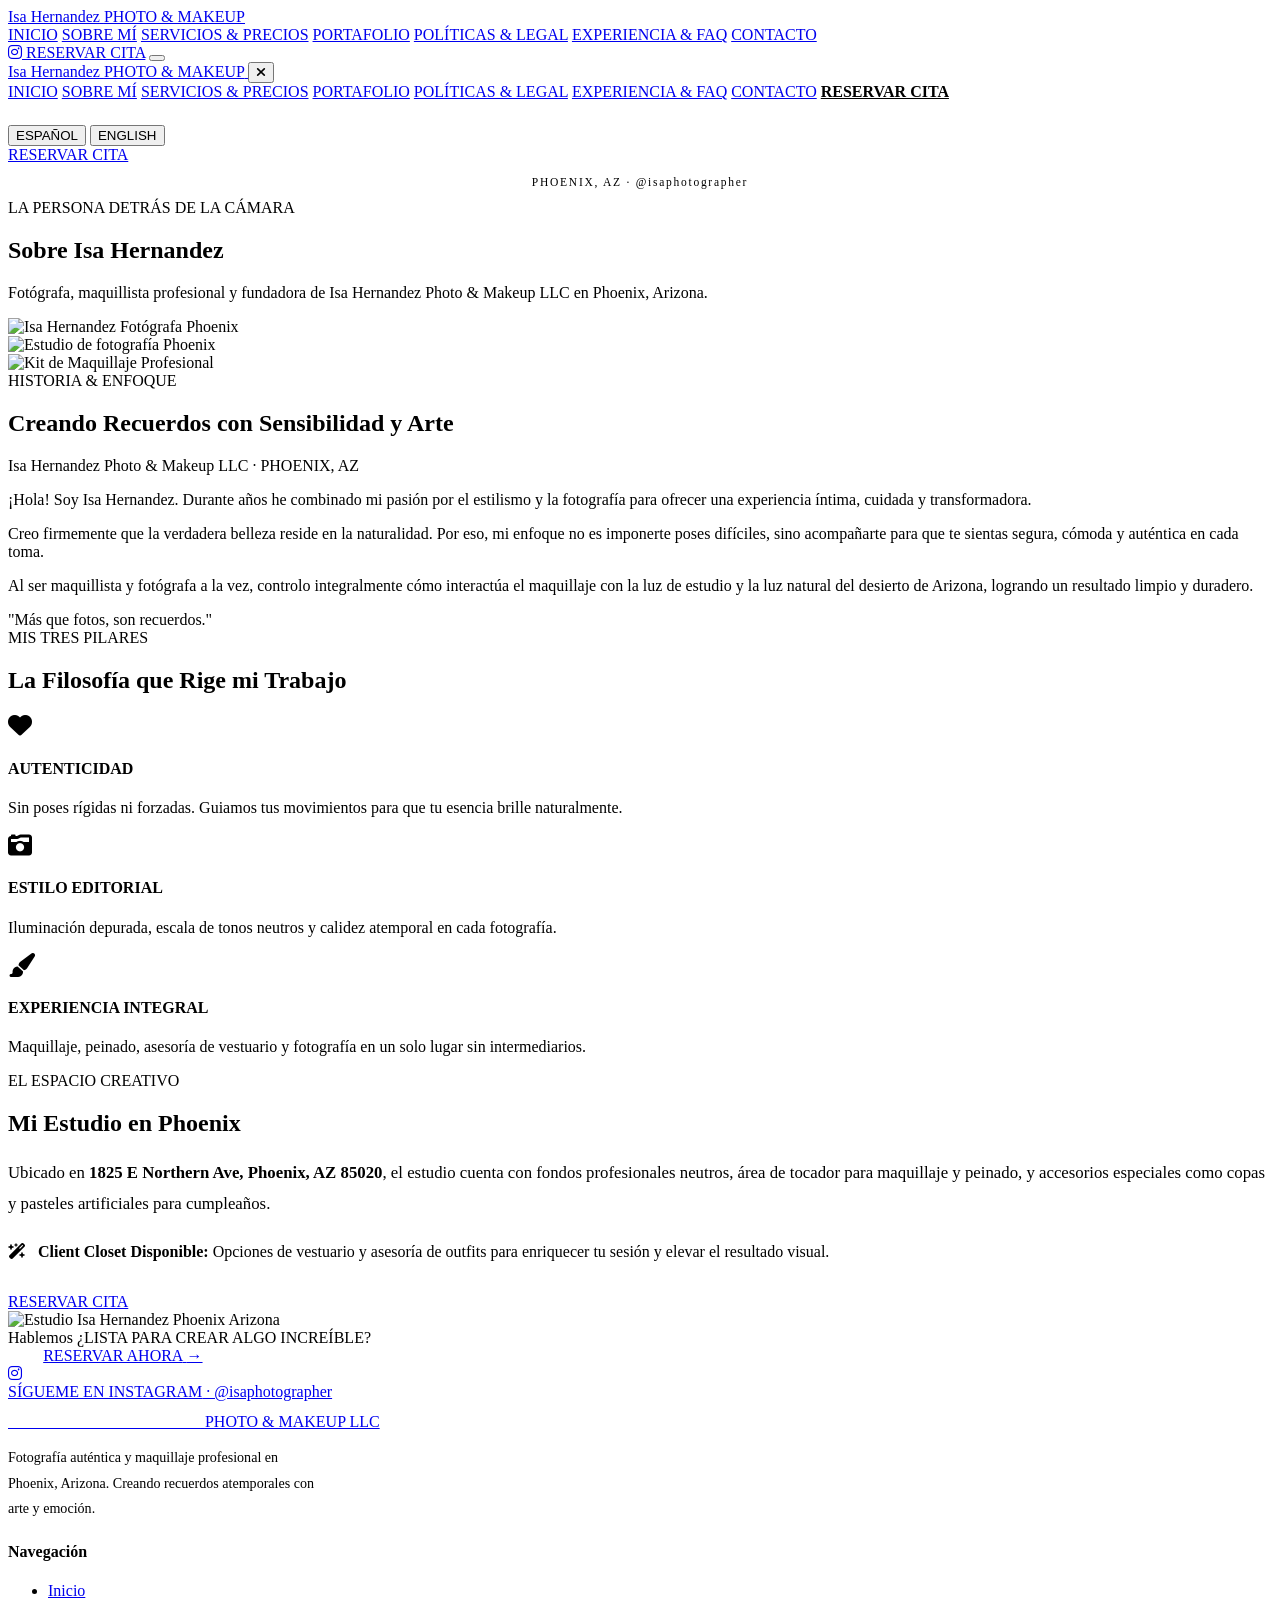
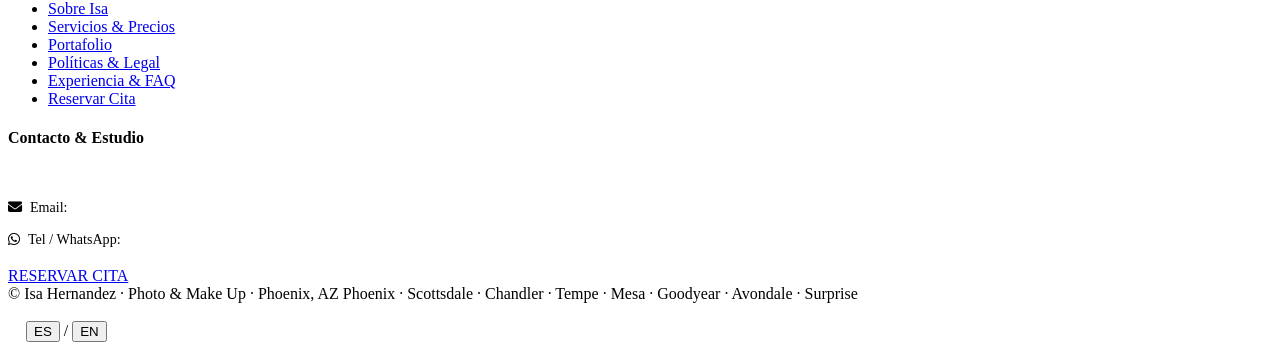
==== about.html @ 02987552 "Add files via upload" ====
<!DOCTYPE html>
<html lang="es">
<head>
  <meta charset="UTF-8">
  <meta name="viewport" content="width=device-width, initial-scale=1.0">
  <title>Sobre Isa | Isa Hernandez Photo & Makeup LLC · Phoenix, AZ</title>
  <meta name="description" content="Conoce a Isabela Hernandez, fotógrafa y maquillista profesional en Phoenix, Arizona. Conoce su historia, estudio y visión artística.">
    <link rel="preconnect" href="https://fonts.googleapis.com">
  <link rel="preconnect" href="https://fonts.gstatic.com" crossorigin>
  <link href="https://fonts.googleapis.com/css2?family=Alex+Brush&family=Cormorant+Garamond:ital,wght@0,300;0,400;0,500;0,600;1,300;1,400&family=Inter:wght@300;400;500;600&family=Montserrat:wght@300;400;500;600;700&family=Playfair+Display:ital,wght@0,400;0,500;0,600;1,400&display=swap" rel="stylesheet">
  <link rel="stylesheet" href="https://cdnjs.cloudflare.com/ajax/libs/font-awesome/6.5.1/css/all.min.css">
  <link rel="stylesheet" href="css/style.css">
  <link rel="stylesheet" href="css/components.css">
  <link rel="stylesheet" href="css/pages.css">
</head>
<body>

  <!-- Site Header (Official Logo) -->
  <header class="site-header header-light">
    <div class="container">
      <div class="nav-inner">
        <a href="index.html" class="brand-logo" aria-label="Isa Hernandez Photo & Makeup LLC">
          <span class="brand-name">Isa Hernandez</span>
          <span class="brand-sub">PHOTO &amp; MAKEUP</span>
        </a>

        <nav class="desktop-nav">
          <a href="index.html" class="nav-link" data-i18n="nav_home">INICIO</a>
          <a href="about.html" class="nav-link active" data-i18n="nav_about">SOBRE MÍ</a>
          <a href="services.html" class="nav-link" data-i18n="nav_services">SERVICIOS & PRECIOS</a>
          <a href="portfolio.html" class="nav-link" data-i18n="nav_portfolio">PORTAFOLIO</a>
          <a href="policies.html" class="nav-link" data-i18n="nav_policies">POLÍTICAS & LEGAL</a>
          <a href="faq.html" class="nav-link" data-i18n="nav_faq">EXPERIENCIA & FAQ</a>
          <a href="contact.html" class="nav-link" data-i18n="nav_contact">CONTACTO</a>
        
        </nav>

        <div class="nav-actions">

          
          <a href="https://instagram.com/isaphotographer" target="_blank" rel="noopener" class="nav-social-icon" aria-label="Instagram">
            <i class="fa-brands fa-instagram"></i>
          </a>

          <a href="booking.html" class="btn btn-primary header-book-btn" data-i18n="btn_book_header">RESERVAR CITA</a>

          <button class="mobile-toggle" aria-label="Menu">
            <span></span>
            <span></span>
            <span></span>
          </button>
        </div>
      </div>
    </div>
  </header>

  <!-- Mobile Drawer -->
  <div class="mobile-drawer-overlay"></div>
  <aside class="mobile-drawer">
    <div class="mobile-drawer-header">
      <a href="index.html" class="brand-logo" aria-label="Isa Hernandez Photo & Makeup LLC">
          <span class="brand-name">Isa Hernandez</span>
          <span class="brand-sub">PHOTO &amp; MAKEUP</span>
        </a>
      <button class="mobile-drawer-close" aria-label="Cerrar menú">
        <i class="fa-solid fa-xmark"></i>
      </button>
    </div>
    <div class="mobile-nav-list">
      <a href="index.html" class="mobile-nav-link" data-i18n="nav_home">INICIO</a>
      <a href="about.html" class="mobile-nav-link active" data-i18n="nav_about">SOBRE MÍ</a>
      <a href="services.html" class="mobile-nav-link" data-i18n="nav_services">SERVICIOS & PRECIOS</a>
      <a href="portfolio.html" class="mobile-nav-link" data-i18n="nav_portfolio">PORTAFOLIO</a>
      <a href="policies.html" class="mobile-nav-link" data-i18n="nav_policies">POLÍTICAS & LEGAL</a>
      <a href="faq.html" class="mobile-nav-link" data-i18n="nav_faq">EXPERIENCIA & FAQ</a>
      <a href="contact.html" class="mobile-nav-link" data-i18n="nav_contact">CONTACTO</a>
      <a href="booking.html" class="mobile-nav-link" style="color: var(--text-dark); font-weight: 700;" data-i18n="nav_booking">RESERVAR CITA</a>
    </div>
    <div style="border-top: 1px solid var(--border-light); padding-top: 1.5rem; margin-top: auto;">
      <div class="mobile-drawer-lang">
        <button class="lang-btn active" data-lang="es">ESPAÑOL</button>
        <button class="lang-btn" data-lang="en">ENGLISH</button>
      </div>
      <a href="booking.html" class="btn btn-primary btn-block" style="margin-bottom: 0.8rem;" data-i18n="btn_book_header">RESERVAR CITA</a>
      <p style="font-size: 0.72rem; color: var(--text-muted); text-align: center; letter-spacing: 0.15em;">PHOENIX, AZ · @isaphotographer</p>
    </div>
  </aside>

  <!-- Page Hero -->
  <section class="page-hero">
    <div class="container reveal">
      <span class="section-kicker" data-i18n="about_page_kicker">LA PERSONA DETRÁS DE LA CÁMARA</span>
      <h1 data-i18n="about_page_title">Sobre Isa Hernandez</h1>
      <p data-i18n="about_page_desc">Fotógrafa, maquillista profesional y fundadora de Isa Hernandez Photo & Makeup LLC en Phoenix, Arizona.</p>
    </div>
  </section>

  <!-- Bio Story & Studio -->
  <section class="section-pad bg-white">
    <div class="container">
      <div class="intro-grid">
        <div class="polaroid-collage reveal-left">
          <div class="polaroid-main">
            <img src="images/aboutme-1.jpg" alt="Isa Hernandez Fotógrafa Phoenix">
          </div>
          <div class="polaroid-secondary">
            <img src="images/aboutme-2.jpg" alt="Estudio de fotografía Phoenix">
          </div>
          <div class="polaroid-tertiary">
            <img src="images/aboutme-3.jpg" alt="Kit de Maquillaje Profesional">
          </div>
        </div>

        <div class="intro-bio-content reveal-right">
          <span class="section-kicker" data-i18n="about_story_kicker">HISTORIA & ENFOQUE</span>
          <h2 class="intro-author-name" data-i18n="about_story_title">Creando Recuerdos con Sensibilidad y Arte</h2>
          <span class="intro-author-sub">Isa Hernandez Photo & Makeup LLC · PHOENIX, AZ</span>
          <p class="intro-bio-text" data-i18n="about_story_p1">
            ¡Hola! Soy Isa Hernandez. Durante años he combinado mi pasión por el estilismo y la fotografía para ofrecer una experiencia íntima, cuidada y transformadora.
          </p>
          <p class="intro-bio-text" data-i18n="about_story_p2">
            Creo firmemente que la verdadera belleza reside en la naturalidad. Por eso, mi enfoque no es imponerte poses difíciles, sino acompañarte para que te sientas segura, cómoda y auténtica en cada toma.
          </p>
          <p class="intro-bio-text" data-i18n="about_story_p3">
            Al ser maquillista y fotógrafa a la vez, controlo integralmente cómo interactúa el maquillaje con la luz de estudio y la luz natural del desierto de Arizona, logrando un resultado limpio y duradero.
          </p>
          <div>
            <span class="script-signature">"Más que fotos, son recuerdos."</span>
          </div>
        </div>
      </div>
    </div>
  </section>

  <!-- 3 Pillars of Experience -->
  <section class="section-pad bg-sand-tint">
    <div class="container">
      <div class="section-header reveal">
        <span class="section-kicker" data-i18n="about_values_kicker">MIS TRES PILARES</span>
        <h2 class="section-title" data-i18n="about_values_title">La Filosofía que Rige mi Trabajo</h2>
      </div>

      <div class="experience-timeline" style="grid-template-columns: repeat(3, 1fr);">
        <div class="experience-step reveal delay-1">
          <div class="step-number"><i class="fa-solid fa-heart" style="font-size: 1.5rem;"></i></div>
          <h4 class="step-title" data-i18n="val1_title">AUTENTICIDAD</h4>
          <p class="step-desc" data-i18n="val1_desc">
            Sin poses rígidas ni forzadas. Guiamos tus movimientos para que tu esencia brille naturalmente.
          </p>
        </div>

        <div class="experience-step reveal delay-2">
          <div class="step-number"><i class="fa-solid fa-camera-retro" style="font-size: 1.5rem;"></i></div>
          <h4 class="step-title" data-i18n="val2_title">ESTILO EDITORIAL</h4>
          <p class="step-desc" data-i18n="val2_desc">
            Iluminación depurada, escala de tonos neutros y calidez atemporal en cada fotografía.
          </p>
        </div>

        <div class="experience-step reveal delay-3">
          <div class="step-number"><i class="fa-solid fa-paintbrush" style="font-size: 1.5rem;"></i></div>
          <h4 class="step-title" data-i18n="val3_title">EXPERIENCIA INTEGRAL</h4>
          <p class="step-desc" data-i18n="val3_desc">
            Maquillaje, peinado, asesoría de vestuario y fotografía en un solo lugar sin intermediarios.
          </p>
        </div>
      </div>
    </div>
  </section>

  <!-- Studio & Client Closet Details -->
  <section class="section-pad bg-white">
    <div class="container">
      <div class="photo-makeup-split">
        <div class="reveal-left">
          <span class="section-kicker">EL ESPACIO CREATIVO</span>
          <h2 class="section-title" style="text-align: left;">Mi Estudio en Phoenix</h2>
          <p style="color: var(--text-body); font-size: 1.05rem; line-height: 1.85; margin-bottom: 1.5rem;">
            Ubicado en <strong>1825 E Northern Ave, Phoenix, AZ 85020</strong>, el estudio cuenta con fondos profesionales neutros, área de tocador para maquillaje y peinado, y accesorios especiales como copas y pasteles artificiales para cumpleaños.
          </p>
          <div class="pricing-notice-box" style="margin-bottom: 2rem;">
            <i class="fa-solid fa-wand-magic-sparkles" style="color: var(--accent-terracotta); margin-right: 0.5rem;"></i>
            <strong>Client Closet Disponible:</strong> Opciones de vestuario y asesoría de outfits para enriquecer tu sesión y elevar el resultado visual.
          </div>
          <a href="booking.html" class="btn btn-primary" data-i18n="btn_book_header">RESERVAR CITA</a>
        </div>
        <div class="split-image-container reveal-right">
          <img src="images/studio-setup.jpg" alt="Estudio Isa Hernandez Phoenix Arizona">
        </div>
      </div>
    </div>
  </section>

  <!-- Footer -->
  <footer class="site-footer">
    <div class="container">
      <div class="footer-hero-cta reveal">
        <div class="footer-cta-text">
          <span class="footer-script-title" data-i18n="footer_script">Hablemos</span>
          <span class="footer-sub-prompt" data-i18n="footer_prompt">¿LISTA PARA CREAR ALGO INCREÍBLE?</span>
        </div>
        <div>
          <a href="booking.html" class="btn btn-outline-white" style="padding: 0.95rem 2.2rem;">
            <span data-i18n="btn_book_footer">RESERVAR AHORA</span>
            <span class="btn-arrow">→</span>
          </a>
        </div>
        <div class="footer-social-aside">
          <div class="footer-social-icons">
            <a href="https://instagram.com/isaphotographer" target="_blank" rel="noopener" aria-label="Instagram">
              <i class="fa-brands fa-instagram"></i>
            </a>
          </div>
          <a href="https://instagram.com/isaphotographer" target="_blank" rel="noopener" class="footer-instagram-tag">
            <span data-i18n="footer_follow">SÍGUEME EN INSTAGRAM</span> · @isaphotographer
          </a>
        </div>
      </div>

      <div class="footer-grid reveal">
        <div class="footer-col">
          <a href="index.html" class="brand-logo" style="margin-bottom: 1.2rem;" aria-label="Isa Hernandez Photo & Makeup LLC">
            <span class="brand-name" style="font-size: 2.1rem; color: #FFFFFF; line-height: 0.9;">Isa Hernandez</span>
            <span class="brand-sub" style="color: var(--accent-sand);">PHOTO &amp; MAKEUP LLC</span>
          </a>
          <p style="font-size: 0.88rem; color: var(--text-light-muted); max-width: 320px; line-height: 1.8;">
            Fotografía auténtica y maquillaje profesional en Phoenix, Arizona. Creando recuerdos atemporales con arte y emoción.
          </p>
        </div>

        <div class="footer-col">
          <h4>Navegación</h4>
          <ul class="footer-links">
            <li><a href="index.html" data-i18n="nav_home">Inicio</a></li>
            <li><a href="about.html" data-i18n="nav_about">Sobre Isa</a></li>
            <li><a href="services.html" data-i18n="nav_services">Servicios & Precios</a></li>
            <li><a href="portfolio.html" data-i18n="nav_portfolio">Portafolio</a></li>
            <li><a href="policies.html" data-i18n="nav_policies">Políticas & Legal</a></li>
            <li><a href="faq.html" data-i18n="nav_faq">Experiencia & FAQ</a></li>
            <li><a href="booking.html" data-i18n="nav_booking">Reservar Cita</a></li>
          </ul>
        </div>

        <div class="footer-col">
          <h4>Contacto & Estudio</h4>
          <p style="font-size: 0.88rem; color: var(--text-light-muted); margin-bottom: 0.6rem;">
            <a href="https://maps.google.com/?q=1825+E+Northern+Ave,+Phoenix,+AZ+85020" target="_blank" rel="noopener" style="color: #FFFFFF; text-decoration: underline;">
              <i class="fa-solid fa-location-dot" style="margin-right: 0.5rem; color: var(--accent-sand);"></i>1825 E Northern Ave, Phoenix, AZ 85020
            </a>
          </p>
          <p style="font-size: 0.88rem; color: var(--text-light-muted); margin-bottom: 0.6rem;">
            <i class="fa-solid fa-envelope" style="margin-right: 0.5rem; color: var(--accent-sand);"></i>Email: <a href="mailto:Isavision21@gmail.com" style="color: #FFFFFF;">Isavision21@gmail.com</a>
          </p>
          <p style="font-size: 0.88rem; color: var(--text-light-muted); margin-bottom: 1.2rem;">
            <i class="fa-brands fa-whatsapp" style="margin-right: 0.5rem; color: var(--accent-sand);"></i>Tel / WhatsApp: <a href="https://wa.me/16025823407" style="color: #FFFFFF;">+1 (602) 582-3407</a>
          </p>
          <a href="booking.html" class="btn btn-sm btn-primary" data-i18n="btn_book_header">RESERVAR CITA</a>
        </div>
      </div>

      <div class="footer-bottom-bar">
        <span data-i18n="footer_copyright">© Isa Hernandez · Photo & Make Up · Phoenix, AZ</span>
        <span>Phoenix · Scottsdale · Chandler · Tempe · Mesa · Goodyear · Avondale · Surprise</span>
        <div style="display: flex; gap: 1.2rem;">
          <a href="policies.html" style="color: rgba(255,255,255,0.85); text-decoration: underline;">Políticas Oficiales & Términos</a>
          <a href="policies.html#datos" style="color: rgba(255,255,255,0.85);">Privacidad</a>
        </div>
      </div>
    </div>
  </footer>

  <!-- Floating Mobile Language Selector Bubble -->
  <div class="mobile-floating-lang" aria-label="Language Selector">    <i class="fa-solid fa-globe" style="color: rgba(255,255,255,0.7); font-size: 0.75rem; margin-right: 2px;"></i>    <button class="lang-btn active" data-lang="es">ES</button>
    <span class="lang-sep">/</span>
    <button class="lang-btn" data-lang="en">EN</button>
  </div>

  <script src="js/i18n.js"></script>
  <script src="js/main.js"></script>
</body>
</html>
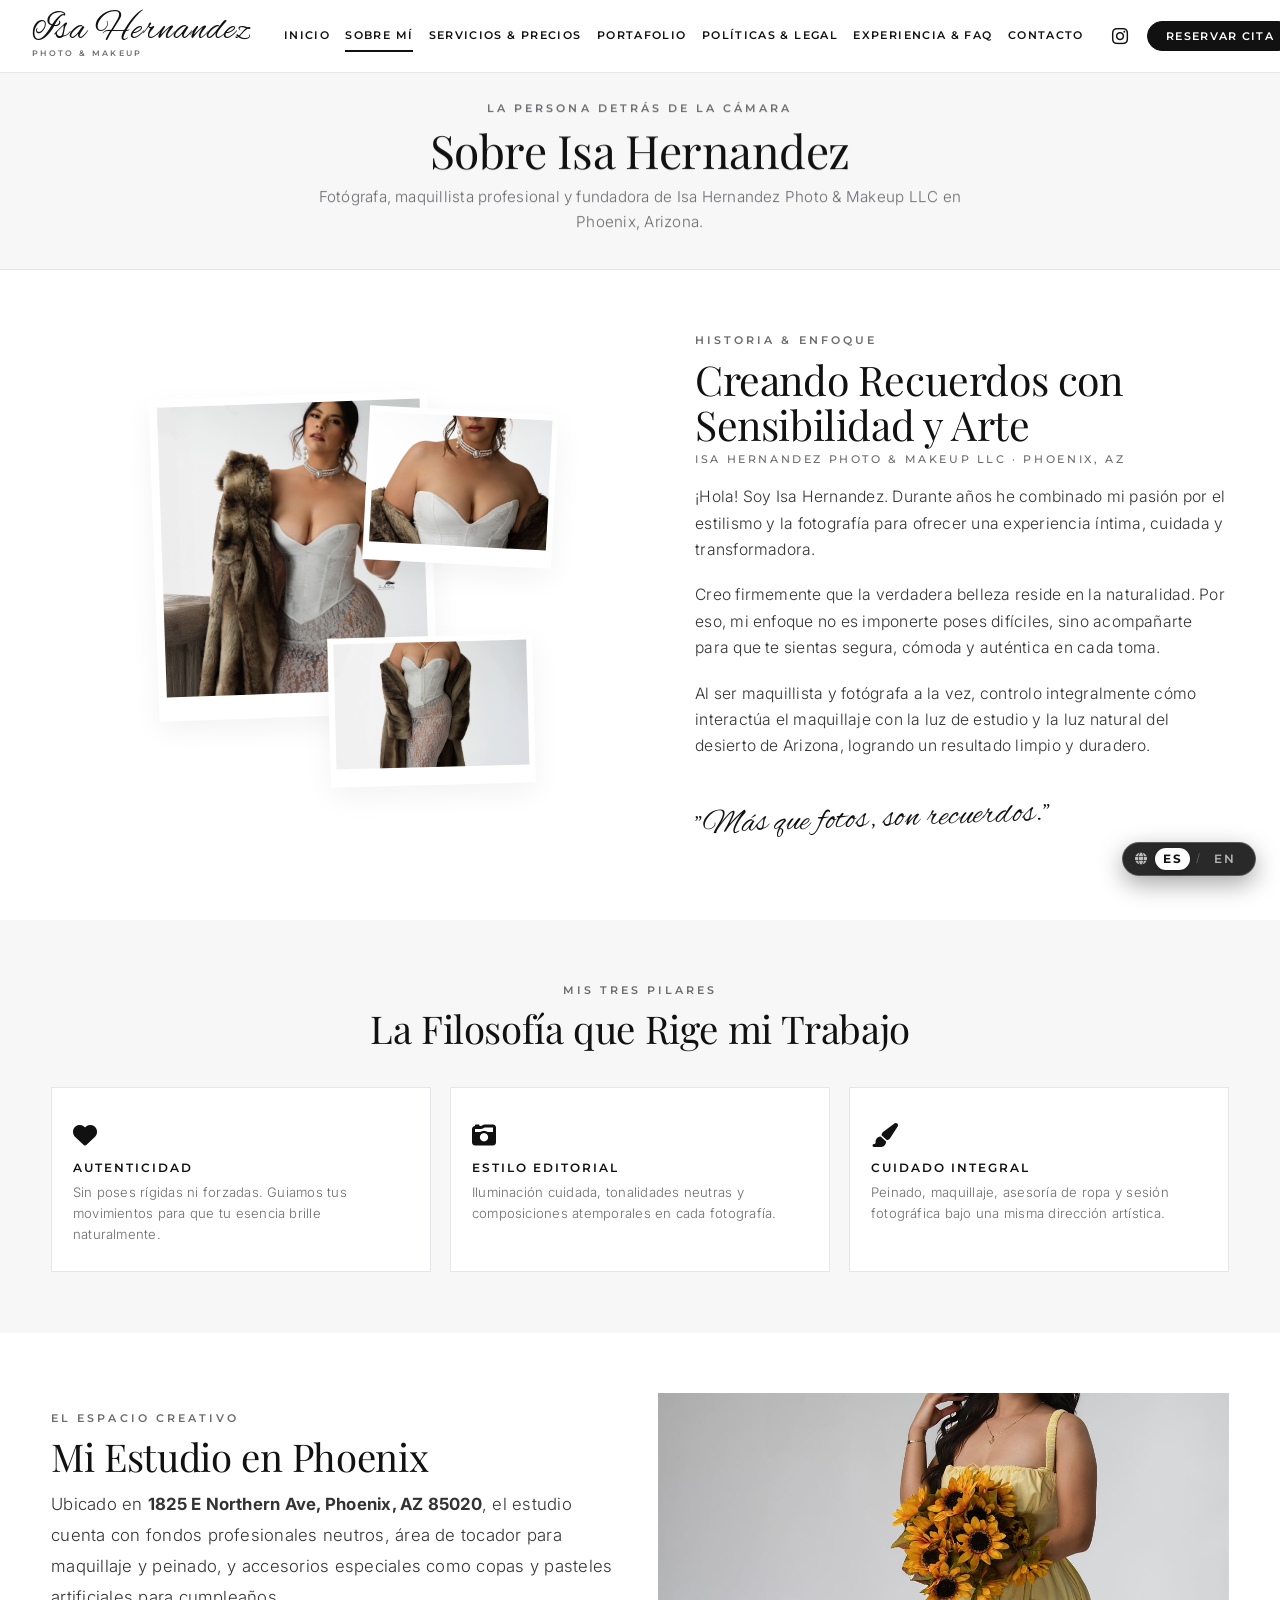
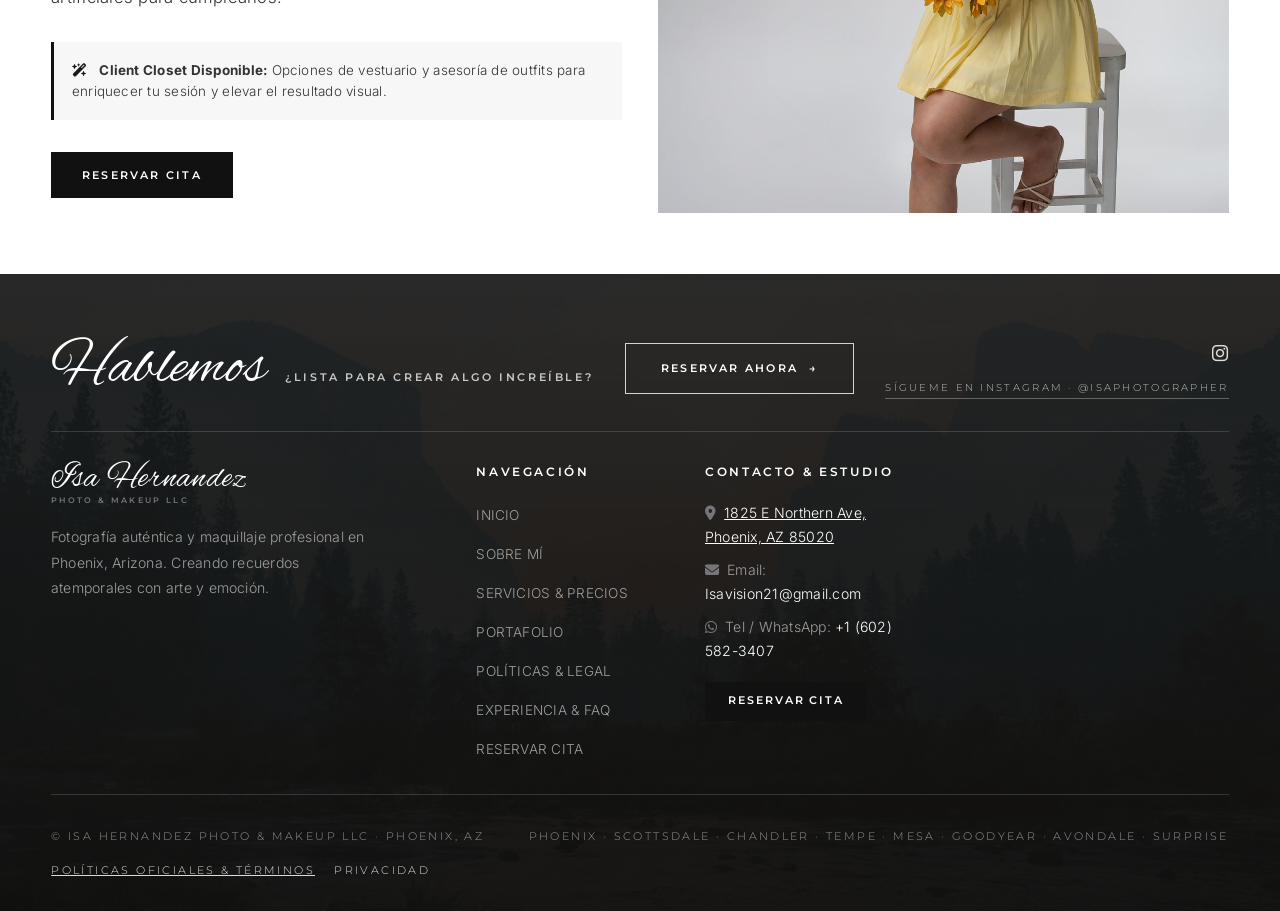
==== commit 74396167: "Update about.html" ====
--- a/about.html
+++ b/about.html
@@ -186,10 +186,20 @@
         </div>
         <div class="split-image-container reveal-right">
           <img src="images/studio-setup.jpg" alt="Estudio Isa Hernandez Phoenix Arizona">
-        </div>
-      </div>
-    </div>
-  </section>
+      </div>
+    </div>
+  </section>
+
+  <!-- Fullscreen Lightbox Modal -->
+  <div class="lightbox-modal">
+    <button class="lightbox-close" aria-label="Cerrar">&times;</button>
+    <button class="lightbox-nav-btn lightbox-prev" aria-label="Anterior">&#10094;</button>
+    <div class="lightbox-content">
+      <img src="" alt="" class="lightbox-img">
+      <div class="lightbox-caption"></div>
+    </div>
+    <button class="lightbox-nav-btn lightbox-next" aria-label="Siguiente">&#10095;</button>
+  </div>
 
   <!-- Footer -->
   <footer class="site-footer">
--- a/css/style.css
+++ b/css/style.css
@@ -0,0 +1,336 @@
+/* ==========================================================================
+   ISA HERNANDEZ | PHOTO & MAKE UP · DESERT CREATION STUDIO
+   Ultra-Clean Minimalist Editorial Design System (Phoenix, Arizona)
+   ========================================================================== */
+
+@import url('https://fonts.googleapis.com/css2?family=Alex+Brush&family=Cormorant+Garamond:ital,wght@0,300;0,400;0,500;0,600;1,300;1,400&family=Inter:wght@300;400;500;600&family=Montserrat:wght@300;400;500;600;700&family=Playfair+Display:ital,wght@0,400;0,500;0,600;1,400&display=swap');
+@import url('https://cdnjs.cloudflare.com/ajax/libs/font-awesome/6.5.1/css/all.min.css');
+
+:root {
+  /* Ultra-Clean Monochromatic Luxury Palette (Grays, Black & White) */
+  --bg-primary: #FFFFFF;
+  --bg-surface: #FFFFFF;
+  --bg-sand: #F7F7F8;
+  --bg-warm-tint: #F0F0F2;
+  --bg-dark: #121212;
+  --bg-dark-surface: #181818;
+  --bg-glass-light: rgba(255, 255, 255, 0.96);
+
+  /* Typography Colors */
+  --text-dark: #111111;
+  --text-body: #333333;
+  --text-muted: #6C6C70;
+  --text-light: #FFFFFF;
+  --text-light-muted: #9E9E9E;
+
+  /* Refined Hairline Borders */
+  --border-light: #E5E5EA;
+  --border-subtle: #EFEFF4;
+  --border-dark: rgba(255, 255, 255, 0.15);
+  --accent-terracotta: #1A1A1A;
+  --accent-sand: #76767A;
+  --accent-gold: #3A3A3C;
+
+  /* Fonts */
+  --font-serif: 'Playfair Display', 'Cormorant Garamond', Georgia, serif;
+  --font-script: 'Alex Brush', cursive;
+  --font-sans: 'Inter', -apple-system, BlinkMacSystemFont, 'Segoe UI', Roboto, sans-serif;
+  --font-display: 'Montserrat', sans-serif;
+
+  /* Spacing & Layout */
+  --container-max: 1240px;
+  --container-narrow: 880px;
+  --transition-smooth: 0.35s cubic-bezier(0.25, 1, 0.5, 1);
+  --transition-slow: 0.6s cubic-bezier(0.25, 1, 0.5, 1);
+  --shadow-clean: 0 10px 30px rgba(0, 0, 0, 0.05);
+  --shadow-elevated: 0 20px 45px rgba(0, 0, 0, 0.08);
+}
+
+/* Reset & Box Sizing */
+*, *::before, *::after {
+  box-sizing: border-box;
+  margin: 0;
+  padding: 0;
+}
+
+html {
+  scroll-behavior: smooth;
+  font-size: 16px;
+  -webkit-text-size-adjust: 100%;
+}
+
+body {
+  background-color: var(--bg-primary);
+  color: var(--text-body);
+  font-family: var(--font-sans);
+  font-weight: 300;
+  line-height: 1.68;
+  letter-spacing: 0.015em;
+  overflow-x: hidden;
+  -webkit-font-smoothing: antialiased;
+}
+
+/* Typography Base */
+h1, h2, h3, h4, h5, h6 {
+  font-family: var(--font-serif);
+  font-weight: 400;
+  color: var(--text-dark);
+  line-height: 1.25;
+  letter-spacing: -0.01em;
+}
+
+h1 {
+  font-size: clamp(2.4rem, 5.2vw, 4.4rem);
+  line-height: 1.15;
+}
+
+h2 {
+  font-size: clamp(1.9rem, 3.6vw, 3rem);
+  line-height: 1.25;
+}
+
+h3 {
+  font-size: clamp(1.3rem, 2.2vw, 1.9rem);
+  line-height: 1.35;
+}
+
+p {
+  margin-bottom: 0.85rem;
+}
+
+p:last-child {
+  margin-bottom: 0;
+}
+
+a {
+  color: inherit;
+  text-decoration: none;
+  transition: all var(--transition-smooth);
+}
+
+img {
+  max-width: 100%;
+  height: auto;
+  display: block;
+}
+
+/* Container */
+.container {
+  width: 92%;
+  max-width: var(--container-max);
+  margin-left: auto;
+  margin-right: auto;
+}
+
+.container-narrow {
+  width: 92%;
+  max-width: var(--container-narrow);
+  margin-left: auto;
+  margin-right: auto;
+}
+
+/* Section Header Shared */
+.section-header {
+  text-align: center;
+  max-width: 720px;
+  margin: 0 auto 2.2rem auto;
+}
+
+.section-kicker {
+  display: block;
+  font-family: var(--font-display);
+  font-size: 0.68rem;
+  font-weight: 600;
+  letter-spacing: 0.28em;
+  text-transform: uppercase;
+  color: #6C6C70;
+  margin-bottom: 0.45rem;
+}
+
+.section-title {
+  font-family: var(--font-serif);
+  font-size: clamp(1.8rem, 3vw, 2.7rem);
+  font-weight: 400;
+  color: var(--text-dark);
+  margin-bottom: 0.6rem;
+  line-height: 1.18;
+}
+
+.section-subtitle {
+  font-size: 0.95rem;
+  color: var(--text-muted);
+  line-height: 1.65;
+}
+
+/* Script Accents */
+.script-accent {
+  font-family: var(--font-script);
+  font-weight: 400;
+  font-size: 1.5em;
+  color: var(--text-dark);
+  line-height: 1;
+}
+
+.script-signature {
+  font-family: var(--font-script);
+  font-size: 2.1rem;
+  color: var(--text-dark);
+  display: inline-block;
+  transform: rotate(-2deg);
+  margin: 0.75rem 0;
+}
+
+/* Luxury Clean Buttons */
+.btn {
+  display: inline-flex;
+  align-items: center;
+  justify-content: center;
+  gap: 0.65rem;
+  padding: 0.78rem 1.85rem;
+  font-family: var(--font-display);
+  font-size: 0.7rem;
+  font-weight: 600;
+  letter-spacing: 0.2em;
+  text-transform: uppercase;
+  border-radius: 0;
+  cursor: pointer;
+  border: 1px solid transparent;
+  transition: all var(--transition-smooth);
+}
+
+.btn-primary {
+  background-color: var(--text-dark);
+  color: #FFFFFF;
+  border-color: var(--text-dark);
+}
+
+.btn-primary:hover {
+  background-color: #2C2C2E;
+  border-color: #2C2C2E;
+  color: #FFFFFF;
+  transform: translateY(-2px);
+  box-shadow: 0 8px 20px rgba(0, 0, 0, 0.15);
+}
+
+.btn-outline {
+  background-color: transparent;
+  color: var(--text-dark);
+  border-color: var(--text-dark);
+}
+
+.btn-outline:hover {
+  background-color: var(--text-dark);
+  color: #FFFFFF;
+  transform: translateY(-2px);
+}
+
+.btn-outline-white {
+  background-color: transparent;
+  color: #FFFFFF;
+  border-color: rgba(255, 255, 255, 0.8);
+}
+
+.btn-outline-white:hover {
+  background-color: #FFFFFF;
+  color: var(--bg-dark);
+  border-color: #FFFFFF;
+  transform: translateY(-2px);
+}
+
+.btn-white {
+  background-color: #FFFFFF;
+  color: #111111;
+  border-color: #FFFFFF;
+}
+
+.btn-white:hover {
+  background-color: #F0F0F2;
+  color: #111111;
+  border-color: #F0F0F2;
+  transform: translateY(-2px);
+  box-shadow: 0 8px 20px rgba(0, 0, 0, 0.25);
+}
+
+.btn-sm {
+  padding: 0.6rem 1.4rem;
+  font-size: 0.66rem;
+  letter-spacing: 0.18em;
+}
+
+.btn-block {
+  width: 100%;
+}
+
+.btn-arrow {
+  display: inline-block;
+  transition: transform var(--transition-smooth);
+}
+
+.btn:hover .btn-arrow {
+  transform: translateX(4px);
+}
+
+/* ==========================================================================
+   CLEAN & SILKY SCROLL ANIMATIONS (Non-intrusive, luxury feel)
+   ========================================================================== */
+.reveal {
+  opacity: 0;
+  transform: translateY(22px);
+  transition: opacity 0.85s cubic-bezier(0.16, 1, 0.3, 1), transform 0.85s cubic-bezier(0.16, 1, 0.3, 1);
+  will-change: opacity, transform;
+}
+
+.reveal-left {
+  opacity: 0;
+  transform: translateX(-24px);
+  transition: opacity 0.85s cubic-bezier(0.16, 1, 0.3, 1), transform 0.85s cubic-bezier(0.16, 1, 0.3, 1);
+}
+
+.reveal-right {
+  opacity: 0;
+  transform: translateX(24px);
+  transition: opacity 0.85s cubic-bezier(0.16, 1, 0.3, 1), transform 0.85s cubic-bezier(0.16, 1, 0.3, 1);
+}
+
+.reveal-zoom {
+  opacity: 0;
+  transform: scale(0.97);
+  transition: opacity 0.85s cubic-bezier(0.16, 1, 0.3, 1), transform 0.85s cubic-bezier(0.16, 1, 0.3, 1);
+}
+
+.revealed {
+  opacity: 1 !important;
+  transform: translate(0, 0) scale(1) !important;
+}
+
+/* Stagger delays */
+.delay-1 { transition-delay: 0.1s; }
+.delay-2 { transition-delay: 0.2s; }
+.delay-3 { transition-delay: 0.3s; }
+.delay-4 { transition-delay: 0.4s; }
+
+/* Section Spacing (Compact Luxury Editorial Spacing) */
+.section-pad {
+  padding: 3.8rem 0;
+}
+
+.section-pad-sm {
+  padding: 2.2rem 0;
+}
+
+.bg-sand-tint {
+  background-color: var(--bg-sand);
+}
+
+.bg-white {
+  background-color: #FFFFFF;
+}
+
+@media (max-width: 768px) {
+  .section-pad {
+    padding: 2.5rem 0;
+  }
+  .section-pad-sm {
+    padding: 1.8rem 0;
+  }
+}
--- a/css/components.css
+++ b/css/components.css
@@ -0,0 +1,1550 @@
+/* ==========================================================================
+   ISA HERNANDEZ | PHOTO & MAKE UP
+   Components: Header with Official Logo, Clean Navigation, Hero Slideshow, Services, Footer
+   ========================================================================== */
+
+/* --------------------------------------------------------------------------
+   Header & Navigation
+   -------------------------------------------------------------------------- */
+.site-header {
+  position: fixed;
+  top: 0;
+  left: 0;
+  width: 100%;
+  z-index: 1000;
+  background: linear-gradient(to bottom, rgba(16, 15, 14, 0.75) 0%, rgba(16, 15, 14, 0) 100%);
+  transition: background var(--transition-smooth), border-color var(--transition-smooth), box-shadow var(--transition-smooth);
+}
+
+.site-header.scrolled {
+  background: var(--bg-glass-light);
+  backdrop-filter: blur(20px);
+  -webkit-backdrop-filter: blur(20px);
+  border-bottom: 1px solid var(--border-light);
+  box-shadow: 0 4px 20px rgba(0, 0, 0, 0.04);
+}
+
+.site-header.header-light {
+  background: var(--bg-glass-light);
+  backdrop-filter: blur(20px);
+  border-bottom: 1px solid var(--border-light);
+}
+
+.site-header .container {
+  width: 95%;
+  max-width: 1440px;
+}
+
+.nav-inner {
+  display: flex;
+  align-items: center;
+  justify-content: space-between;
+  height: 72px;
+  transition: height var(--transition-smooth);
+}
+
+.site-header.scrolled .nav-inner {
+  height: 60px;
+}
+
+/* Brand Logo (Signature Editorial Serif Typography) */
+.brand-logo {
+  display: inline-flex;
+  flex-direction: column;
+  justify-content: center;
+  text-decoration: none;
+  line-height: 1.08;
+  flex-shrink: 0;
+  margin-right: clamp(1.4rem, 2.5vw, 3rem);
+  transition: opacity var(--transition-smooth);
+}
+
+.brand-logo:hover {
+  opacity: 0.85;
+}
+
+.brand-logo .brand-name {
+  font-family: var(--font-script);
+  font-size: 2.35rem;
+  font-weight: 400;
+  letter-spacing: 0.02em;
+  color: #FFFFFF;
+  text-transform: none;
+  white-space: nowrap;
+  line-height: 0.88;
+  transition: color var(--transition-smooth);
+}
+
+.brand-logo .brand-sub {
+  font-family: var(--font-display);
+  font-size: 0.52rem;
+  font-weight: 600;
+  letter-spacing: 0.28em;
+  color: rgba(255, 255, 255, 0.72);
+  text-transform: uppercase;
+  white-space: nowrap;
+  margin-top: 2px;
+  transition: color var(--transition-smooth);
+}
+
+.site-header.scrolled .brand-logo .brand-name,
+.site-header.header-light .brand-logo .brand-name {
+  color: var(--text-dark);
+}
+
+.site-header.scrolled .brand-logo .brand-sub,
+.site-header.header-light .brand-logo .brand-sub {
+  color: var(--text-muted);
+}
+
+.mobile-drawer .brand-logo .brand-name {
+  color: var(--text-dark) !important;
+  font-size: 1.55rem;
+}
+
+.mobile-drawer .brand-logo .brand-sub {
+  color: var(--text-muted) !important;
+}
+
+/* Desktop Navigation */
+.desktop-nav {
+  display: flex;
+  align-items: center;
+  gap: clamp(0.65rem, 1.2vw, 1.35rem);
+  flex-wrap: nowrap;
+  margin-left: auto;
+  margin-right: clamp(1.2rem, 2.2vw, 2.5rem);
+}
+
+.nav-link {
+  font-family: var(--font-display);
+  font-size: 0.71rem;
+  font-weight: 600;
+  letter-spacing: 0.12em;
+  text-transform: uppercase;
+  color: rgba(255, 255, 255, 0.88);
+  position: relative;
+  padding: 0.4rem 0;
+  white-space: nowrap;
+  flex-shrink: 0;
+  transition: color var(--transition-smooth);
+}
+
+.site-header.scrolled .nav-link,
+.site-header.header-light .nav-link {
+  color: var(--text-dark);
+}
+
+.nav-link:hover,
+.nav-link.active {
+  color: #FFFFFF;
+}
+
+.site-header.scrolled .nav-link:hover,
+.site-header.scrolled .nav-link.active,
+.site-header.header-light .nav-link:hover,
+.site-header.header-light .nav-link.active {
+  color: var(--text-dark);
+}
+
+.nav-link.active::after {
+  content: '';
+  position: absolute;
+  bottom: 0;
+  left: 0;
+  width: 100%;
+  height: 1.5px;
+  background-color: currentColor;
+}
+
+/* Language Switcher */
+.lang-switch {
+  display: inline-flex;
+  align-items: center;
+  background: rgba(255, 255, 255, 0.14);
+  border: 1px solid rgba(255, 255, 255, 0.35);
+  border-radius: 999px;
+  padding: 4px 6px;
+  gap: 3px;
+  backdrop-filter: blur(12px);
+  -webkit-backdrop-filter: blur(12px);
+  box-shadow: 0 2px 10px rgba(0, 0, 0, 0.15);
+  transition: all var(--transition-smooth);
+}
+
+.site-header.scrolled .lang-switch,
+.site-header.header-light .lang-switch {
+  background: rgba(18, 18, 18, 0.05);
+  border: 1px solid rgba(18, 18, 18, 0.18);
+  box-shadow: 0 2px 8px rgba(0, 0, 0, 0.04);
+}
+
+.lang-switch-icon {
+  font-size: 0.82rem;
+  color: #FFFFFF;
+  margin: 0 4px 0 6px;
+  opacity: 0.85;
+}
+
+.site-header.scrolled .lang-switch-icon,
+.site-header.header-light .lang-switch-icon {
+  color: var(--text-dark);
+}
+
+.lang-switch .lang-btn {
+  background: transparent;
+  border: none;
+  cursor: pointer;
+  font-family: var(--font-display);
+  font-size: 0.72rem;
+  font-weight: 600;
+  letter-spacing: 0.12em;
+  padding: 4px 10px;
+  border-radius: 999px;
+  color: rgba(255, 255, 255, 0.75);
+  transition: all var(--transition-smooth);
+  text-decoration: none !important;
+  opacity: 1;
+}
+
+.site-header.scrolled .lang-switch .lang-btn,
+.site-header.header-light .lang-switch .lang-btn {
+  color: rgba(18, 18, 18, 0.6);
+}
+
+.lang-switch .lang-btn.active {
+  background: #FFFFFF;
+  color: #111111;
+  font-weight: 700;
+  box-shadow: 0 2px 6px rgba(0, 0, 0, 0.25);
+}
+
+.site-header.scrolled .lang-switch .lang-btn.active,
+.site-header.header-light .lang-switch .lang-btn.active {
+  background: #111111;
+  color: #FFFFFF;
+  box-shadow: 0 2px 6px rgba(0, 0, 0, 0.2);
+}
+
+/* Social Icon */
+.nav-social-icon {
+  color: rgba(255, 255, 255, 0.9);
+  display: flex;
+  align-items: center;
+  font-size: 1.15rem;
+  transition: all var(--transition-smooth);
+}
+
+.site-header.scrolled .nav-social-icon,
+.site-header.header-light .nav-social-icon {
+  color: var(--text-dark);
+}
+
+.nav-social-icon:hover {
+  color: var(--text-dark);
+}
+
+/* Nav Actions (Right) */
+.nav-actions {
+  display: flex;
+  align-items: center;
+  gap: 1.15rem;
+  flex-shrink: 0;
+}
+
+.header-book-btn {
+  white-space: nowrap !important;
+  padding: 0.52rem 1.15rem !important;
+  font-size: 0.68rem !important;
+  font-weight: 600 !important;
+  letter-spacing: 0.12em !important;
+  line-height: 1 !important;
+  border-radius: 999px !important;
+  flex-shrink: 0 !important;
+  display: inline-flex !important;
+  align-items: center !important;
+  justify-content: center !important;
+  transition: all var(--transition-smooth) !important;
+}
+
+.site-header:not(.scrolled):not(.header-light) .header-book-btn {
+  background: rgba(255, 255, 255, 0.15) !important;
+  border-color: rgba(255, 255, 255, 0.4) !important;
+  color: #FFFFFF !important;
+  backdrop-filter: blur(10px);
+}
+
+.site-header:not(.scrolled):not(.header-light) .header-book-btn:hover {
+  background: #FFFFFF !important;
+  color: #111111 !important;
+  border-color: #FFFFFF !important;
+}
+
+/* Mobile Hamburger */
+.mobile-toggle {
+  display: none;
+  background: none;
+  border: none;
+  cursor: pointer;
+  width: 28px;
+  height: 20px;
+  position: relative;
+  flex-direction: column;
+  justify-content: space-between;
+  padding: 0;
+  z-index: 1100;
+}
+
+.mobile-toggle span {
+  display: block;
+  height: 2px;
+  width: 100%;
+  background-color: #FFFFFF;
+  transition: all var(--transition-smooth);
+}
+
+.site-header.scrolled .mobile-toggle span,
+.site-header.header-light .mobile-toggle span {
+  background-color: var(--text-dark);
+}
+
+.mobile-toggle.active span:nth-child(1) {
+  transform: translateY(9px) rotate(45deg);
+  background-color: var(--text-dark);
+}
+
+.mobile-toggle.active span:nth-child(2) {
+  opacity: 0;
+}
+
+.mobile-toggle.active span:nth-child(3) {
+  transform: translateY(-9px) rotate(-45deg);
+  background-color: var(--text-dark);
+}
+
+/* Mobile Drawer */
+.mobile-drawer-overlay {
+  position: fixed;
+  top: 0;
+  left: 0;
+  width: 100vw;
+  height: 100vh;
+  background: rgba(0, 0, 0, 0.55);
+  backdrop-filter: blur(5px);
+  z-index: 1050;
+  opacity: 0;
+  pointer-events: none;
+  transition: opacity var(--transition-smooth);
+}
+
+.mobile-drawer-overlay.active {
+  opacity: 1;
+  pointer-events: auto;
+}
+
+.mobile-drawer {
+  position: fixed;
+  top: 0;
+  right: -100%;
+  width: 88%;
+  max-width: 380px;
+  height: 100%;
+  height: 100dvh;
+  background: var(--bg-primary);
+  z-index: 1060;
+  padding: 1.6rem 1.6rem 3rem 1.6rem;
+  display: flex;
+  flex-direction: column;
+  justify-content: flex-start;
+  gap: 1.8rem;
+  box-shadow: -10px 0 40px rgba(0, 0, 0, 0.25);
+  transition: right var(--transition-smooth);
+  overflow-y: auto;
+  -webkit-overflow-scrolling: touch;
+}
+
+.mobile-drawer.active {
+  right: 0;
+}
+
+.mobile-drawer-header {
+  display: flex;
+  align-items: center;
+  justify-content: space-between;
+  width: 100%;
+  padding-bottom: 1.2rem;
+  border-bottom: 1px solid var(--border-light);
+}
+
+.mobile-drawer-close {
+  background: none;
+  border: none;
+  font-size: 1.5rem;
+  color: var(--text-dark);
+  cursor: pointer;
+  width: 40px;
+  height: 40px;
+  display: flex;
+  align-items: center;
+  justify-content: center;
+  border-radius: 50%;
+  transition: all var(--transition-smooth);
+}
+
+.mobile-drawer-close:hover {
+  background: var(--bg-sand);
+  transform: rotate(90deg);
+}
+
+.mobile-nav-list {
+  display: flex;
+  flex-direction: column;
+  gap: 1.4rem;
+}
+
+.mobile-nav-link {
+  font-family: var(--font-display);
+  font-size: 0.88rem;
+  font-weight: 600;
+  letter-spacing: 0.18em;
+  text-transform: uppercase;
+  color: var(--text-dark);
+}
+
+.mobile-nav-link.active {
+  color: var(--text-dark);
+  font-weight: 700;
+}
+
+/* --------------------------------------------------------------------------
+   HERO SLIDESHOW
+   -------------------------------------------------------------------------- */
+.hero-slideshow-container {
+  position: absolute;
+  top: 0;
+  left: 0;
+  width: 100%;
+  height: 100%;
+  overflow: hidden;
+  z-index: 1;
+}
+
+.hero-slide {
+  position: absolute;
+  top: 0;
+  left: 0;
+  width: 100%;
+  height: 100%;
+  background-size: cover;
+  background-position: center 30%;
+  opacity: 0;
+  transform: scale(1.04);
+  transition: opacity 1.6s cubic-bezier(0.4, 0, 0.2, 1), transform 8s ease-out;
+  will-change: opacity, transform;
+}
+
+.hero-slide.active {
+  opacity: 1;
+  transform: scale(1);
+}
+
+.hero-slide-overlay {
+  position: absolute;
+  top: 0;
+  left: 0;
+  width: 100%;
+  height: 100%;
+  background: linear-gradient(
+    to bottom,
+    rgba(18, 17, 16, 0.5) 0%,
+    rgba(18, 17, 16, 0.25) 45%,
+    rgba(18, 17, 16, 0.82) 100%
+  );
+  z-index: 2;
+}
+
+.hero-slide-dots {
+  position: absolute;
+  bottom: 2.8rem;
+  left: 50%;
+  transform: translateX(-50%);
+  display: flex;
+  align-items: center;
+  gap: 0.75rem;
+  z-index: 10;
+}
+
+.hero-dot {
+  width: 28px;
+  height: 2px;
+  background: rgba(255, 255, 255, 0.35);
+  cursor: pointer;
+  transition: all var(--transition-smooth);
+}
+
+.hero-dot.active {
+  background: #FFFFFF;
+  width: 44px;
+}
+
+/* --------------------------------------------------------------------------
+   SERVICES STRIP (Clean & Airy)
+   -------------------------------------------------------------------------- */
+.services-strip {
+  display: grid;
+  grid-template-columns: repeat(6, 1fr);
+  border-top: 1px solid var(--border-light);
+  border-bottom: 1px solid var(--border-light);
+  margin: 3.5rem 0 3.5rem 0;
+}
+
+.service-strip-item {
+  display: flex;
+  flex-direction: column;
+  align-items: center;
+  text-align: center;
+  padding: 1.6rem 0.8rem;
+  border-right: 1px solid var(--border-light);
+  transition: all var(--transition-smooth);
+  text-decoration: none;
+}
+
+.service-strip-item:last-child {
+  border-right: none;
+}
+
+.service-strip-item:hover {
+  background-color: var(--bg-surface);
+  transform: translateY(-2px);
+}
+
+.service-strip-icon-fa {
+  font-size: 1.55rem;
+  color: var(--text-dark);
+  margin-bottom: 0.65rem;
+  transition: color var(--transition-smooth), transform var(--transition-smooth);
+}
+
+.service-strip-item:hover .service-strip-icon-fa {
+  color: var(--text-dark);
+  transform: translateY(-2px);
+}
+
+.service-strip-name {
+  font-family: var(--font-display);
+  font-size: 0.65rem;
+  font-weight: 600;
+  letter-spacing: 0.2em;
+  text-transform: uppercase;
+  color: var(--text-dark);
+  line-height: 1.35;
+}
+
+/* --------------------------------------------------------------------------
+   POLAROID COLLAGE (Clean & Crisp, No Jittery Bobbing)
+   -------------------------------------------------------------------------- */
+.polaroid-collage {
+  position: relative;
+  width: 100%;
+  max-width: 410px;
+  min-height: 420px;
+  margin: 0 auto;
+}
+
+.polaroid-main {
+  position: absolute;
+  top: 10px;
+  left: 10px;
+  width: 68%;
+  background: #FFFFFF;
+  padding: 8px 8px 24px 8px;
+  box-shadow: var(--shadow-clean);
+  transform: rotate(-2deg);
+  z-index: 1;
+  transition: transform var(--transition-smooth), box-shadow var(--transition-smooth);
+}
+
+.polaroid-main img {
+  width: 100%;
+  height: 290px;
+  object-fit: cover;
+  display: block;
+}
+
+.polaroid-secondary {
+  position: absolute;
+  top: 25px;
+  right: 0;
+  width: 46%;
+  background: #FFFFFF;
+  padding: 6px 6px 18px 6px;
+  box-shadow: var(--shadow-clean);
+  transform: rotate(3deg);
+  z-index: 2;
+  transition: transform var(--transition-smooth), box-shadow var(--transition-smooth);
+}
+
+.polaroid-secondary img {
+  width: 100%;
+  height: 130px;
+  object-fit: cover;
+  display: block;
+}
+
+.polaroid-tertiary {
+  position: absolute;
+  bottom: 20px;
+  right: 20px;
+  width: 50%;
+  background: #FFFFFF;
+  padding: 6px 6px 18px 6px;
+  box-shadow: var(--shadow-clean);
+  transform: rotate(-1.5deg);
+  z-index: 3;
+  transition: transform var(--transition-smooth), box-shadow var(--transition-smooth);
+}
+
+.polaroid-tertiary img {
+  width: 100%;
+  height: 125px;
+  object-fit: cover;
+  display: block;
+}
+
+.polaroid-collage:hover .polaroid-main {
+  transform: rotate(-1deg) translateY(-3px);
+  box-shadow: var(--shadow-elevated);
+}
+
+.polaroid-collage:hover .polaroid-secondary {
+  transform: rotate(4deg) translateY(-3px);
+  box-shadow: var(--shadow-elevated);
+}
+
+.polaroid-collage:hover .polaroid-tertiary {
+  transform: rotate(-2deg) translateY(-3px);
+  box-shadow: var(--shadow-elevated);
+}
+
+/* --------------------------------------------------------------------------
+   EDITORIAL PORTFOLIO GRID
+   -------------------------------------------------------------------------- */
+.editorial-gallery-layout {
+  display: grid;
+  grid-template-columns: 1fr 1.35fr;
+  gap: 2.5rem;
+  align-items: center;
+}
+
+.editorial-gallery-info {
+  padding-right: 1rem;
+}
+
+.editorial-gallery-grid {
+  display: grid;
+  grid-template-columns: 1.2fr 1fr 1fr;
+  gap: 0.85rem;
+}
+
+.editorial-col-tall img {
+  width: 100%;
+  height: 380px;
+  object-fit: cover;
+  box-shadow: var(--shadow-clean);
+  transition: transform var(--transition-smooth);
+}
+
+.editorial-col-stack {
+  display: flex;
+  flex-direction: column;
+  gap: 0.85rem;
+}
+
+.editorial-col-stack img {
+  width: 100%;
+  height: 185px;
+  object-fit: cover;
+  box-shadow: var(--shadow-clean);
+  transition: transform var(--transition-smooth);
+}
+
+.editorial-gallery-grid img:hover {
+  transform: scale(1.02);
+}
+
+/* --------------------------------------------------------------------------
+   CLEAN LUXURY PRICING TABLES (Matches Isa's Official Price Lists)
+   -------------------------------------------------------------------------- */
+.pricing-menu-container {
+  max-width: 760px;
+  margin: 0 auto;
+  background: var(--bg-surface);
+  border: 1px solid var(--border-light);
+  padding: 2.2rem 2rem;
+  box-shadow: var(--shadow-clean);
+}
+
+.pricing-menu-header {
+  text-align: center;
+  margin-bottom: 2rem;
+  border-bottom: 1px solid var(--border-light);
+  padding-bottom: 1.2rem;
+}
+
+.pricing-group {
+  margin-bottom: 1.8rem;
+}
+
+.pricing-group-title {
+  font-family: var(--font-display);
+  font-size: 0.68rem;
+  font-weight: 600;
+  letter-spacing: 0.24em;
+  text-transform: uppercase;
+  color: var(--text-muted);
+  margin-bottom: 1rem;
+}
+
+.pricing-item-row {
+  display: flex;
+  align-items: baseline;
+  justify-content: space-between;
+  padding: 0.65rem 0;
+  border-bottom: 1px dotted var(--border-light);
+}
+
+.pricing-item-name {
+  font-family: var(--font-serif);
+  font-size: 1.1rem;
+  color: var(--text-dark);
+}
+
+.pricing-item-price {
+  font-family: var(--font-display);
+  font-size: 0.95rem;
+  font-weight: 600;
+  color: var(--text-dark);
+}
+
+.pricing-notice-box {
+  background: var(--bg-sand);
+  padding: 1.1rem;
+  border-left: 3px solid var(--text-dark);
+  margin-top: 1.8rem;
+  font-size: 0.84rem;
+  line-height: 1.6;
+}
+
+/* --------------------------------------------------------------------------
+   EXPERIENCE STEPS
+   -------------------------------------------------------------------------- */
+.experience-timeline {
+  display: grid;
+  grid-template-columns: repeat(4, 1fr);
+  gap: 1.2rem;
+  margin-top: 2rem;
+}
+
+.experience-step {
+  padding: 1.6rem 1.3rem;
+  background: var(--bg-surface);
+  border: 1px solid var(--border-light);
+  transition: all var(--transition-smooth);
+}
+
+.experience-step:hover {
+  transform: translateY(-3px);
+  border-color: var(--text-dark);
+}
+
+.step-number {
+  font-family: var(--font-serif);
+  font-size: 1.5rem;
+  color: var(--text-dark);
+  margin-bottom: 0.4rem;
+}
+
+.step-title {
+  font-family: var(--font-display);
+  font-size: 0.78rem;
+  font-weight: 600;
+  letter-spacing: 0.16em;
+  text-transform: uppercase;
+  color: var(--text-dark);
+  margin-bottom: 0.4rem;
+}
+
+.step-desc {
+  font-size: 0.82rem;
+  color: var(--text-muted);
+  line-height: 1.6;
+}
+
+/* --------------------------------------------------------------------------
+   INCLUSIONS GRID ("Qué Incluye Tu Sesión" / Editorial Cards)
+   -------------------------------------------------------------------------- */
+.inclusions-grid {
+  display: grid;
+  grid-template-columns: repeat(3, 1fr);
+  gap: 1.1rem;
+  margin-top: 2rem;
+}
+
+.inclusion-card {
+  background: #FFFFFF;
+  border: 1px solid var(--border-light);
+  padding: 1.3rem 1.1rem;
+  display: flex;
+  align-items: center;
+  gap: 1rem;
+  transition: transform var(--transition-smooth), border-color var(--transition-smooth), box-shadow var(--transition-smooth);
+}
+
+.inclusion-card:hover {
+  transform: translateY(-3px);
+  border-color: var(--text-dark);
+  box-shadow: 0 10px 24px rgba(0, 0, 0, 0.06);
+}
+
+.inclusion-icon-box {
+  width: 44px;
+  height: 44px;
+  min-width: 44px;
+  border-radius: 50%;
+  background: var(--bg-sand);
+  border: 1px solid var(--border-light);
+  display: flex;
+  align-items: center;
+  justify-content: center;
+  color: var(--text-dark);
+  font-size: 1.1rem;
+  transition: all var(--transition-smooth);
+}
+
+.inclusion-card:hover .inclusion-icon-box {
+  background: var(--text-dark);
+  color: #FFFFFF;
+  border-color: var(--text-dark);
+  transform: scale(1.05);
+}
+
+.inclusion-text {
+  font-family: var(--font-display);
+  font-size: 0.74rem;
+  font-weight: 600;
+  letter-spacing: 0.12em;
+  text-transform: uppercase;
+  color: var(--text-dark);
+  line-height: 1.45;
+}
+
+/* --------------------------------------------------------------------------
+   FOOTER (Official White Logo & Clean Hierarchy)
+   -------------------------------------------------------------------------- */
+.site-footer {
+  position: relative;
+  background-color: var(--bg-dark);
+  background-image: linear-gradient(to top, rgba(16, 15, 14, 0.96), rgba(22, 21, 20, 0.9)), url('../images/footer-mountains.jpg');
+  background-size: cover;
+  background-position: center;
+  color: var(--text-light);
+  padding: 4rem 0 2rem 0;
+  overflow: hidden;
+}
+
+.footer-hero-cta {
+  display: flex;
+  align-items: center;
+  justify-content: space-between;
+  border-bottom: 1px solid var(--border-dark);
+  padding-bottom: 2rem;
+  margin-bottom: 2rem;
+  gap: 1.5rem;
+  flex-wrap: wrap;
+}
+
+.footer-cta-text {
+  display: flex;
+  align-items: baseline;
+  gap: 1.2rem;
+  flex-wrap: wrap;
+}
+
+.footer-script-title {
+  font-family: var(--font-script);
+  font-size: clamp(2.8rem, 4.8vw, 4.2rem);
+  color: #FFFFFF;
+  line-height: 0.9;
+}
+
+.footer-sub-prompt {
+  font-family: var(--font-display);
+  font-size: 0.68rem;
+  font-weight: 600;
+  letter-spacing: 0.24em;
+  text-transform: uppercase;
+  color: rgba(255, 255, 255, 0.75);
+}
+
+.footer-social-aside {
+  display: flex;
+  flex-direction: column;
+  align-items: flex-end;
+  gap: 0.6rem;
+}
+
+.footer-social-icons {
+  display: flex;
+  gap: 1.1rem;
+}
+
+.footer-social-icons a {
+  color: #FFFFFF;
+  opacity: 0.85;
+  font-size: 1.15rem;
+  transition: all var(--transition-smooth);
+}
+
+.footer-social-icons a:hover {
+  opacity: 1;
+  color: var(--accent-sand);
+  transform: translateY(-2px);
+}
+
+.footer-instagram-tag {
+  font-family: var(--font-display);
+  font-size: 0.65rem;
+  letter-spacing: 0.22em;
+  text-transform: uppercase;
+  color: rgba(255, 255, 255, 0.7);
+  border-bottom: 1px solid rgba(255, 255, 255, 0.3);
+  padding-bottom: 2px;
+}
+
+/* Footer Middle Columns */
+.footer-grid {
+  display: grid;
+  grid-template-columns: 2fr 1fr 1fr 1.5fr;
+  gap: 2rem;
+  margin-bottom: 2rem;
+}
+
+.footer-logo-img {
+  height: 58px;
+  width: auto;
+  filter: brightness(0) invert(1);
+  margin-bottom: 1.2rem;
+}
+
+.footer-col h4 {
+  font-family: var(--font-display);
+  font-size: 0.75rem;
+  font-weight: 600;
+  letter-spacing: 0.22em;
+  text-transform: uppercase;
+  color: #FFFFFF;
+  margin-bottom: 1.4rem;
+}
+
+.footer-links {
+  list-style: none;
+  display: flex;
+  flex-direction: column;
+  gap: 0.75rem;
+}
+
+.footer-links a {
+  font-size: 0.85rem;
+  color: var(--text-light-muted);
+  transition: color var(--transition-smooth);
+}
+
+.footer-links a:hover {
+  color: #FFFFFF;
+}
+
+.footer-bottom-bar {
+  border-top: 1px solid var(--border-dark);
+  padding-top: 2rem;
+  display: flex;
+  align-items: center;
+  justify-content: space-between;
+  font-family: var(--font-display);
+  font-size: 0.68rem;
+  letter-spacing: 0.22em;
+  text-transform: uppercase;
+  color: rgba(255, 255, 255, 0.55);
+  flex-wrap: wrap;
+  gap: 1rem;
+}
+
+/* --------------------------------------------------------------------------
+   RESPONSIVE (Clean Breakpoints)
+   -------------------------------------------------------------------------- */
+@media (max-width: 1024px) {
+  .services-strip {
+    grid-template-columns: repeat(3, 1fr);
+  }
+  .service-strip-item:nth-child(3) {
+    border-right: none;
+  }
+  .service-strip-item:nth-child(4) {
+    border-top: 1px solid var(--border-light);
+  }
+  .editorial-gallery-layout {
+    grid-template-columns: 1fr;
+    gap: 2.5rem;
+  }
+  .experience-timeline {
+    grid-template-columns: repeat(2, 1fr);
+  }
+  .inclusions-grid {
+    grid-template-columns: repeat(2, 1fr);
+    gap: 1.5rem;
+  }
+  .footer-grid {
+    grid-template-columns: 1fr 1fr;
+    gap: 2.5rem;
+  }
+}
+
+@media (max-width: 1140px) {
+  .site-header .nav-actions .nav-social-icon,
+  .site-header .nav-actions .header-book-btn {
+    display: none !important;
+  }
+
+  .desktop-nav {
+    display: none;
+  }
+
+  .mobile-toggle {
+    display: flex;
+  }
+
+  .nav-inner {
+    height: 70px;
+    padding: 0 0.5rem;
+  }
+
+  .brand-logo .brand-name {
+    font-size: 1.15rem;
+  }
+  .brand-logo .brand-sub {
+    font-size: 0.52rem;
+  }
+}
+
+@media (max-width: 768px) {
+  .inclusions-grid {
+    grid-template-columns: 1fr;
+    gap: 1.2rem;
+  }
+
+  .inclusion-card {
+    padding: 1rem 0.9rem;
+    gap: 0.8rem;
+  }
+
+  .services-strip {
+    grid-template-columns: repeat(2, 1fr);
+  }
+  .service-strip-item {
+    padding: 1.1rem 0.5rem;
+  }
+  .service-strip-item:nth-child(even) {
+    border-right: none;
+  }
+  .editorial-gallery-layout {
+    gap: 1.5rem;
+  }
+  .editorial-gallery-grid {
+    display: grid;
+    grid-template-columns: 1fr 1fr;
+    gap: 0.6rem;
+  }
+  .editorial-col-tall:first-child {
+    grid-column: 1;
+    grid-row: 1 / span 2;
+    display: flex;
+  }
+  .editorial-col-tall:first-child img {
+    height: 100%;
+    min-height: 220px;
+    object-fit: cover;
+    border-radius: 4px;
+  }
+  .editorial-col-stack {
+    grid-column: 2;
+    grid-row: 1 / span 2;
+    display: flex;
+    flex-direction: column;
+    gap: 0.6rem;
+  }
+  .editorial-col-stack img {
+    height: 105px;
+    object-fit: cover;
+    border-radius: 4px;
+  }
+  .editorial-col-tall:last-child {
+    grid-column: 1 / -1;
+    display: flex;
+  }
+  .editorial-col-tall:last-child img {
+    height: 160px;
+    width: 100%;
+    object-fit: cover;
+    border-radius: 4px;
+  }
+  .polaroid-collage {
+    min-height: 310px;
+    max-width: 290px;
+    margin: 0 auto 1.5rem auto;
+    position: relative;
+  }
+  .polaroid-main {
+    width: 70%;
+    top: 5px;
+    left: 0;
+    padding: 6px 6px 18px 6px;
+  }
+  .polaroid-main img {
+    height: 220px;
+  }
+  .polaroid-secondary {
+    width: 48%;
+    top: 15px;
+    right: 0;
+    padding: 5px 5px 14px 5px;
+  }
+  .polaroid-secondary img {
+    height: 105px;
+  }
+  .polaroid-tertiary {
+    width: 50%;
+    bottom: 10px;
+    right: 15px;
+    padding: 5px 5px 14px 5px;
+  }
+  .polaroid-tertiary img {
+    height: 105px;
+  }
+  .experience-timeline {
+    grid-template-columns: 1fr;
+    gap: 0.85rem;
+  }
+  .footer-hero-cta {
+    flex-direction: column;
+    align-items: flex-start;
+    padding-bottom: 1.5rem;
+    margin-bottom: 1.5rem;
+  }
+  .footer-social-aside {
+    align-items: flex-start;
+  }
+  .footer-grid {
+    grid-template-columns: 1fr;
+    gap: 1.5rem;
+    margin-bottom: 1.5rem;
+  }
+}
+
+@media (max-width: 480px) {
+  .nav-inner {
+    height: 68px;
+    padding: 0 0.25rem;
+  }
+
+  .brand-logo-img {
+    height: 50px;
+    max-width: 200px;
+  }
+
+  .mobile-drawer .brand-logo-img {
+    height: 68px;
+    max-width: 210px;
+  }
+
+  .services-strip {
+    grid-template-columns: 1fr;
+  }
+  .service-strip-item {
+    border-right: none !important;
+    border-bottom: 1px solid var(--border-light);
+  }
+  .service-strip-item:last-child {
+    border-bottom: none;
+  }
+  .pricing-menu-container {
+    padding: 2.5rem 1.5rem;
+  }
+}
+
+/* --------------------------------------------------------------------------
+   Floating Language Selector Bubble (Pill at bottom-right for desktop & mobile)
+   -------------------------------------------------------------------------- */
+.mobile-floating-lang {
+  display: inline-flex !important;
+  position: fixed;
+  bottom: 24px;
+  right: 24px;
+  z-index: 999;
+  background: rgba(18, 18, 18, 0.9);
+  backdrop-filter: blur(14px);
+  -webkit-backdrop-filter: blur(14px);
+  border: 1px solid rgba(255, 255, 255, 0.22);
+  border-radius: 999px;
+  padding: 5px 12px;
+  box-shadow: 0 8px 24px rgba(0, 0, 0, 0.35);
+  align-items: center;
+  gap: 6px;
+  transition: transform var(--transition-smooth), box-shadow var(--transition-smooth);
+}
+
+.mobile-floating-lang:hover {
+  transform: translateY(-2px);
+  box-shadow: 0 12px 28px rgba(0, 0, 0, 0.45);
+}
+
+.mobile-floating-lang .lang-btn {
+  background: none;
+  border: none;
+  color: rgba(255, 255, 255, 0.65);
+  font-family: var(--font-display);
+  font-size: 0.72rem;
+  font-weight: 600;
+  letter-spacing: 0.12em;
+  padding: 4px 8px;
+  cursor: pointer;
+  border-radius: 999px;
+  text-decoration: none !important;
+  opacity: 1;
+  transition: all var(--transition-smooth);
+}
+
+.mobile-floating-lang .lang-btn.active {
+  color: #111111;
+  background: #FFFFFF;
+  font-weight: 700;
+  box-shadow: 0 2px 8px rgba(0, 0, 0, 0.2);
+}
+
+.mobile-floating-lang .lang-sep {
+  color: rgba(255, 255, 255, 0.3);
+  font-size: 0.72rem;
+}
+
+/* Mobile Drawer Language Pill Toggle */
+.mobile-drawer-lang {
+  display: flex;
+  align-items: center;
+  justify-content: center;
+  gap: 0.5rem;
+  margin-bottom: 1.5rem;
+  padding: 4px;
+  background: var(--bg-sand);
+  border-radius: 999px;
+  border: 1px solid var(--border-light);
+  max-width: 220px;
+  margin-left: auto;
+  margin-right: auto;
+}
+
+.mobile-drawer-lang .lang-btn {
+  flex: 1;
+  padding: 8px 14px;
+  border-radius: 999px;
+  border: none;
+  font-family: var(--font-display);
+  font-size: 0.75rem;
+  font-weight: 600;
+  letter-spacing: 0.1em;
+  color: var(--text-muted);
+  background: transparent;
+  cursor: pointer;
+  text-align: center;
+  transition: all var(--transition-smooth);
+  text-decoration: none !important;
+  opacity: 1;
+}
+
+.mobile-drawer-lang .lang-btn.active {
+  background: var(--text-dark);
+  color: #FFFFFF;
+  font-weight: 700;
+  box-shadow: 0 2px 8px rgba(0, 0, 0, 0.15);
+}
+
+/* ==========================================================================
+   INTERACTIVE FULLSCREEN LIGHTBOX VIEWER
+   ========================================================================== */
+.lightbox-modal {
+  position: fixed;
+  top: 0;
+  left: 0;
+  width: 100vw;
+  height: 100vh;
+  background: rgba(8, 8, 10, 0.96);
+  backdrop-filter: blur(20px);
+  -webkit-backdrop-filter: blur(20px);
+  z-index: 10000;
+  display: flex;
+  align-items: center;
+  justify-content: center;
+  opacity: 0;
+  visibility: hidden;
+  pointer-events: none;
+  transition: opacity 0.32s cubic-bezier(0.25, 1, 0.5, 1), visibility 0.32s;
+  padding: 1.5rem;
+}
+
+.lightbox-modal.active {
+  opacity: 1;
+  visibility: visible;
+  pointer-events: auto;
+}
+
+.lightbox-content {
+  position: relative;
+  max-width: 92vw;
+  max-height: 90vh;
+  display: flex;
+  flex-direction: column;
+  align-items: center;
+  justify-content: center;
+}
+
+.lightbox-img {
+  max-width: 90vw;
+  max-height: 80vh;
+  object-fit: contain;
+  box-shadow: 0 30px 70px rgba(0, 0, 0, 0.65);
+  border-radius: 4px;
+  user-select: none;
+  animation: lightboxZoomIn 0.35s cubic-bezier(0.25, 1, 0.5, 1);
+}
+
+@keyframes lightboxZoomIn {
+  from {
+    transform: scale(0.92);
+    opacity: 0;
+  }
+  to {
+    transform: scale(1);
+    opacity: 1;
+  }
+}
+
+.lightbox-caption {
+  margin-top: 1.2rem;
+  font-family: var(--font-display);
+  font-size: 0.88rem;
+  font-weight: 500;
+  letter-spacing: 0.14em;
+  text-transform: uppercase;
+  color: rgba(255, 255, 255, 0.9);
+  text-align: center;
+  max-width: 650px;
+}
+
+.lightbox-counter {
+  font-size: 0.75rem;
+  color: rgba(255, 255, 255, 0.55);
+  margin-top: 0.3rem;
+  letter-spacing: 0.1em;
+}
+
+.lightbox-close {
+  position: absolute;
+  top: 24px;
+  right: 28px;
+  background: rgba(255, 255, 255, 0.12);
+  border: 1px solid rgba(255, 255, 255, 0.25);
+  color: #FFFFFF;
+  font-size: 1.6rem;
+  width: 48px;
+  height: 48px;
+  border-radius: 50%;
+  display: flex;
+  align-items: center;
+  justify-content: center;
+  cursor: pointer;
+  z-index: 10002;
+  transition: all var(--transition-smooth);
+}
+
+.lightbox-close:hover {
+  background: #FFFFFF;
+  color: #121212;
+  transform: scale(1.08);
+}
+
+.lightbox-nav-btn {
+  position: absolute;
+  top: 50%;
+  transform: translateY(-50%);
+  background: rgba(255, 255, 255, 0.14);
+  border: 1px solid rgba(255, 255, 255, 0.25);
+  color: #FFFFFF;
+  font-size: 1.4rem;
+  width: 54px;
+  height: 54px;
+  border-radius: 50%;
+  display: flex;
+  align-items: center;
+  justify-content: center;
+  cursor: pointer;
+  z-index: 10001;
+  transition: all var(--transition-smooth);
+}
+
+.lightbox-nav-btn:hover {
+  background: #FFFFFF;
+  color: #121212;
+  transform: translateY(-50%) scale(1.08);
+}
+
+.lightbox-prev {
+  left: 24px;
+}
+
+.lightbox-next {
+  right: 24px;
+}
+
+@media (max-width: 768px) {
+  .lightbox-nav-btn {
+    width: 42px;
+    height: 42px;
+    font-size: 1.15rem;
+  }
+  .lightbox-prev { left: 8px; }
+  .lightbox-next { right: 8px; }
+  .lightbox-close { top: 16px; right: 16px; width: 40px; height: 40px; font-size: 1.4rem; }
+  .lightbox-img { max-height: 74vh; }
+}
+
+/* Hover Zoom Indicator on Gallery Images */
+.portfolio-item, .editorial-gallery-grid img {
+  cursor: zoom-in;
+}
+
+/* ==========================================================================
+   DYNAMIC BOOKING WIZARD DETAILS & CUSTOM SESSION STYLING
+   ========================================================================== */
+.dynamic-session-container {
+  margin-top: 1.2rem;
+  padding: 1.4rem 1.6rem;
+  background: var(--bg-sand);
+  border: 1px solid var(--border-light);
+  border-radius: 4px;
+  animation: fadeInDown 0.35s cubic-bezier(0.25, 1, 0.5, 1);
+}
+
+@keyframes fadeInDown {
+  from {
+    opacity: 0;
+    transform: translateY(-8px);
+  }
+  to {
+    opacity: 1;
+    transform: translateY(0);
+  }
+}
+
+.dynamic-session-header {
+  display: flex;
+  align-items: center;
+  gap: 0.85rem;
+  margin-bottom: 1rem;
+  padding-bottom: 0.75rem;
+  border-bottom: 1px solid var(--border-light);
+}
+
+.dynamic-session-header i {
+  font-size: 1.4rem;
+  color: var(--accent-terracotta);
+}
+
+.dynamic-session-header h4 {
+  font-family: var(--font-serif);
+  font-size: 1.2rem;
+  margin: 0;
+  color: var(--text-dark);
+}
+
+.dynamic-session-header p {
+  font-size: 0.8rem;
+  color: var(--text-muted);
+  margin: 0.15rem 0 0 0;
+}
+
+.dynamic-options-grid {
+  display: grid;
+  grid-template-columns: repeat(auto-fit, minmax(200px, 1fr));
+  gap: 0.75rem;
+  margin-bottom: 1rem;
+}
+
+.dynamic-option-card {
+  background: #FFFFFF;
+  border: 1px solid var(--border-light);
+  border-radius: 4px;
+  padding: 0.85rem 1rem;
+  cursor: pointer;
+  transition: all var(--transition-smooth);
+  position: relative;
+}
+
+.dynamic-option-card:hover {
+  border-color: var(--accent-terracotta);
+  transform: translateY(-2px);
+  box-shadow: var(--shadow-clean);
+}
+
+.dynamic-option-card.active {
+  border-color: var(--text-dark);
+  border-width: 1.5px;
+  background: #FFFFFF;
+  box-shadow: 0 4px 16px rgba(0, 0, 0, 0.08);
+}
+
+.dynamic-option-title {
+  font-family: var(--font-display);
+  font-size: 0.82rem;
+  font-weight: 600;
+  color: var(--text-dark);
+  margin-bottom: 0.25rem;
+  display: flex;
+  align-items: center;
+  justify-content: space-between;
+}
+
+.dynamic-option-desc {
+  font-size: 0.75rem;
+  color: var(--text-muted);
+  line-height: 1.45;
+}
+
+.custom-detail-box {
+  background: #FFFFFF;
+  border: 1px solid var(--border-light);
+  border-radius: 4px;
+  padding: 1.2rem 1.4rem;
+  margin-top: 0.9rem;
+}
+
+.custom-detail-title {
+  font-family: var(--font-serif);
+  font-size: 1.1rem;
+  color: var(--text-dark);
+  margin-bottom: 0.35rem;
+}
+
+.custom-services-checklist {
+  display: grid;
+  grid-template-columns: repeat(auto-fit, minmax(190px, 1fr));
+  gap: 0.5rem;
+  margin: 0.75rem 0 1rem 0;
+}
+
--- a/css/pages.css
+++ b/css/pages.css
@@ -0,0 +1,1288 @@
+/* ==========================================================================
+   ISA HERNANDEZ | PHOTO & MAKE UP
+   Pages Specific Styles: Home, About, Services, Portfolio, FAQ, Booking, Contact
+   ========================================================================== */
+
+/* --------------------------------------------------------------------------
+   HOME PAGE: Hero Section (Exact Match to Reference Image)
+   -------------------------------------------------------------------------- */
+.hero-editorial {
+  position: relative;
+  min-height: 82vh;
+  display: flex;
+  align-items: center;
+  background-color: var(--bg-dark);
+  background-image: linear-gradient(to bottom, rgba(18, 17, 16, 0.45) 0%, rgba(18, 17, 16, 0.25) 50%, rgba(18, 17, 16, 0.8) 100%), url('../images/hero-isa.jpg');
+  background-size: cover;
+  background-position: center 30%;
+  color: #FFFFFF;
+  padding: 6.5rem 0 3.5rem 0;
+}
+
+.hero-content {
+  max-width: 800px;
+  position: relative;
+  z-index: 2;
+}
+
+.hero-kicker {
+  display: block;
+  font-family: var(--font-display);
+  font-size: 0.72rem;
+  font-weight: 500;
+  letter-spacing: 0.28em;
+  text-transform: uppercase;
+  color: rgba(255, 255, 255, 0.9);
+  margin-bottom: 0.8rem;
+}
+
+.hero-title {
+  font-family: var(--font-serif);
+  font-size: clamp(2.4rem, 4.6vw, 4.2rem);
+  font-weight: 400;
+  line-height: 1.12;
+  color: #FFFFFF;
+  margin-bottom: 0.5rem;
+  letter-spacing: -0.01em;
+}
+
+.hero-script-accent {
+  font-family: var(--font-script);
+  font-size: clamp(1.8rem, 3vw, 2.7rem);
+  font-weight: 400;
+  color: rgba(255, 255, 255, 0.95);
+  display: block;
+  margin-bottom: 1.5rem;
+  line-height: 1.1;
+}
+
+.hero-scroll-indicator {
+  position: absolute;
+  right: 5%;
+  bottom: 8%;
+  display: flex;
+  flex-direction: column;
+  align-items: center;
+  gap: 0.8rem;
+  font-family: var(--font-display);
+  font-size: 0.65rem;
+  letter-spacing: 0.28em;
+  text-transform: uppercase;
+  color: rgba(255, 255, 255, 0.8);
+  z-index: 2;
+}
+
+.hero-scroll-line {
+  width: 1px;
+  height: 40px;
+  background: rgba(255, 255, 255, 0.4);
+  position: relative;
+  overflow: hidden;
+}
+
+.hero-scroll-line::after {
+  content: '';
+  position: absolute;
+  top: 0;
+  left: 0;
+  width: 100%;
+  height: 50%;
+  background: #FFFFFF;
+  animation: scrollDown 2s cubic-bezier(0.65, 0, 0.35, 1) infinite;
+}
+
+@keyframes scrollDown {
+  0% { transform: translateY(-100%); }
+  100% { transform: translateY(200%); }
+}
+
+/* --------------------------------------------------------------------------
+   HOME PAGE: Sections
+   -------------------------------------------------------------------------- */
+.section-pad {
+  padding: 3.8rem 0;
+}
+
+.section-pad-sm {
+  padding: 2.2rem 0;
+}
+
+.bg-sand-tint {
+  background-color: var(--bg-sand);
+}
+
+.bg-white {
+  background-color: var(--bg-surface);
+}
+
+/* About Intro Section */
+.intro-grid {
+  display: grid;
+  grid-template-columns: 1.1fr 1fr;
+  gap: 2.5rem;
+  align-items: center;
+}
+
+.intro-bio-content {
+  padding-left: 0.5rem;
+}
+
+.intro-bio-content .section-kicker {
+  text-align: left;
+}
+
+.intro-author-name {
+  font-family: var(--font-serif);
+  font-size: clamp(2rem, 3.2vw, 2.8rem);
+  font-weight: 400;
+  color: var(--text-dark);
+  line-height: 1.1;
+  margin-bottom: 0.2rem;
+}
+
+.intro-author-sub {
+  font-family: var(--font-display);
+  font-size: 0.68rem;
+  font-weight: 500;
+  letter-spacing: 0.24em;
+  text-transform: uppercase;
+  color: var(--text-muted);
+  margin-bottom: 1rem;
+  display: block;
+}
+
+.intro-bio-text {
+  font-size: 0.98rem;
+  color: var(--text-body);
+  line-height: 1.68;
+  margin-bottom: 1.2rem;
+}
+
+/* Dual Feature: Photo + Make Up */
+.photo-makeup-split {
+  display: grid;
+  grid-template-columns: 1fr 1fr;
+  gap: 2.2rem;
+  align-items: center;
+}
+
+.split-image-container {
+  position: relative;
+}
+
+.split-image-container img {
+  width: 100%;
+  height: 420px;
+  object-fit: cover;
+  box-shadow: var(--shadow-polaroid);
+}
+
+.split-badge-overlap {
+  position: absolute;
+  bottom: -15px;
+  right: -15px;
+  background: var(--text-dark);
+  color: #FFFFFF;
+  padding: 1.2rem 1.5rem;
+  max-width: 240px;
+  box-shadow: var(--shadow-elevated);
+}
+
+.split-badge-overlap h4 {
+  font-family: var(--font-serif);
+  font-size: 1.25rem;
+  color: #FFFFFF;
+  margin-bottom: 0.3rem;
+}
+
+.split-badge-overlap p {
+  font-size: 0.76rem;
+  color: var(--text-light-muted);
+  line-height: 1.45;
+}
+
+/* Packages / Retainer Teaser */
+.packages-teaser-grid {
+  display: grid;
+  grid-template-columns: repeat(3, 1fr);
+  gap: 1.4rem;
+  margin-top: 2rem;
+}
+
+.package-card {
+  background: var(--bg-surface);
+  border: 1px solid var(--border-light);
+  padding: 2rem 1.6rem;
+  display: flex;
+  flex-direction: column;
+  justify-content: space-between;
+  transition: all var(--transition-smooth);
+  position: relative;
+}
+
+.package-card.featured {
+  border-color: var(--accent-terracotta);
+  box-shadow: var(--shadow-polaroid);
+}
+
+.package-card.featured::before {
+  content: 'MÁS POPULAR';
+  position: absolute;
+  top: 0;
+  left: 50%;
+  transform: translate(-50%, -50%);
+  background: var(--accent-terracotta);
+  color: #FFFFFF;
+  font-family: var(--font-display);
+  font-size: 0.65rem;
+  letter-spacing: 0.22em;
+  padding: 0.35rem 1.2rem;
+  text-transform: uppercase;
+}
+
+.package-card:hover {
+  transform: translateY(-5px);
+  border-color: var(--text-dark);
+}
+
+.package-name {
+  font-family: var(--font-serif);
+  font-size: 2rem;
+  font-weight: 400;
+  color: var(--text-dark);
+  margin-bottom: 0.5rem;
+}
+
+.package-price-starting {
+  font-family: var(--font-display);
+  font-size: 0.75rem;
+  letter-spacing: 0.2em;
+  color: var(--accent-terracotta);
+  text-transform: uppercase;
+  margin-bottom: 1.6rem;
+  font-weight: 600;
+}
+
+.package-features {
+  list-style: none;
+  display: flex;
+  flex-direction: column;
+  gap: 0.85rem;
+  margin-bottom: 2.2rem;
+  font-size: 0.92rem;
+  color: var(--text-body);
+}
+
+.package-features li {
+  display: flex;
+  align-items: center;
+  gap: 0.75rem;
+}
+
+.package-features li::before {
+  content: '✦';
+  color: var(--accent-terracotta);
+  font-size: 0.75rem;
+}
+
+/* Arizona Locations Strip */
+.az-locations-section {
+  background: #FFFFFF;
+  border-top: 1px solid var(--border-light);
+  border-bottom: 1px solid var(--border-light);
+  padding: 4.5rem 0;
+}
+
+.az-cities-list {
+  display: flex;
+  flex-wrap: wrap;
+  justify-content: center;
+  align-items: center;
+  gap: 1.2rem 2rem;
+  margin-top: 2rem;
+}
+
+.az-city-item {
+  font-family: var(--font-display);
+  font-size: 0.82rem;
+  font-weight: 500;
+  letter-spacing: 0.22em;
+  text-transform: uppercase;
+  color: var(--text-dark);
+  display: flex;
+  align-items: center;
+  gap: 1.2rem;
+}
+
+.az-city-item:not(:last-child)::after {
+  content: '·';
+  color: var(--accent-sand);
+  font-size: 1.4rem;
+}
+
+/* Testimonials / Kind Words */
+.testimonials-grid {
+  display: grid;
+  grid-template-columns: repeat(auto-fit, minmax(320px, 1fr));
+  gap: 2.5rem;
+  margin-top: 3rem;
+}
+
+.testimonial-card {
+  background: var(--bg-surface);
+  border: 1px solid var(--border-light);
+  padding: 2.8rem 2.2rem;
+  position: relative;
+}
+
+.testimonial-quote {
+  font-family: var(--font-serif);
+  font-size: 1.2rem;
+  font-style: italic;
+  color: var(--text-body);
+  line-height: 1.7;
+  margin-bottom: 1.6rem;
+}
+
+.testimonial-author {
+  font-family: var(--font-display);
+  font-size: 0.75rem;
+  letter-spacing: 0.2em;
+  text-transform: uppercase;
+  font-weight: 600;
+  color: var(--text-dark);
+}
+
+.testimonial-session {
+  font-size: 0.75rem;
+  color: var(--text-muted);
+}
+
+/* Instagram Feed Row */
+.instagram-strip {
+  display: grid;
+  grid-template-columns: repeat(6, 1fr);
+  gap: 0.8rem;
+  margin-top: 2.5rem;
+}
+
+.instagram-thumb {
+  position: relative;
+  aspect-ratio: 1 / 1;
+  overflow: hidden;
+  display: block;
+}
+
+.instagram-thumb img {
+  width: 100%;
+  height: 100%;
+  object-fit: cover;
+  transition: transform var(--transition-smooth);
+}
+
+.instagram-thumb:hover img {
+  transform: scale(1.06);
+}
+
+.instagram-overlay {
+  position: absolute;
+  top: 0;
+  left: 0;
+  width: 100%;
+  height: 100%;
+  background: rgba(22, 21, 20, 0.4);
+  display: flex;
+  align-items: center;
+  justify-content: center;
+  color: #FFFFFF;
+  opacity: 0;
+  transition: opacity var(--transition-smooth);
+}
+
+.instagram-thumb:hover .instagram-overlay {
+  opacity: 1;
+}
+
+/* --------------------------------------------------------------------------
+   PAGE HERO (For Inner Pages: About, Services, Portfolio, FAQ, Booking, Contact)
+   -------------------------------------------------------------------------- */
+.page-hero {
+  padding: 6.2rem 0 2.2rem 0;
+  background-color: var(--bg-sand);
+  text-align: center;
+  position: relative;
+  border-bottom: 1px solid var(--border-light);
+}
+
+.page-hero .section-kicker {
+  margin-bottom: 0.45rem;
+}
+
+.page-hero h1 {
+  font-family: var(--font-serif);
+  font-size: clamp(2rem, 3.6vw, 3rem);
+  font-weight: 400;
+  color: var(--text-dark);
+  margin-bottom: 0.5rem;
+}
+
+.page-hero p {
+  max-width: 680px;
+  margin: 0 auto;
+  font-size: 0.95rem;
+  color: var(--text-muted);
+  line-height: 1.6;
+}
+
+/* --------------------------------------------------------------------------
+   PORTFOLIO PAGE
+   -------------------------------------------------------------------------- */
+.portfolio-filter-bar {
+  display: flex;
+  flex-wrap: wrap;
+  justify-content: center;
+  gap: 0.5rem 0.85rem;
+  margin-bottom: 1.6rem;
+}
+
+.filter-btn {
+  background: none;
+  border: 1px solid var(--border-light);
+  padding: 0.48rem 1.1rem;
+  font-family: var(--font-display);
+  font-size: 0.67rem;
+  letter-spacing: 0.18em;
+  text-transform: uppercase;
+  color: var(--text-dark);
+  cursor: pointer;
+  transition: all var(--transition-smooth);
+}
+
+.filter-btn:hover,
+.filter-btn.active {
+  background-color: var(--text-dark);
+  color: #FFFFFF;
+  border-color: var(--text-dark);
+}
+
+.portfolio-masonry-grid {
+  display: grid;
+  grid-template-columns: repeat(auto-fill, minmax(280px, 1fr));
+  gap: 1.1rem;
+}
+
+.portfolio-item {
+  position: relative;
+  background: #FFFFFF;
+  padding: 8px 8px 24px 8px;
+  box-shadow: var(--shadow-polaroid);
+  cursor: pointer;
+  transition: transform var(--transition-smooth);
+}
+
+.portfolio-item:hover {
+  transform: translateY(-4px);
+}
+
+.portfolio-item img {
+  width: 100%;
+  height: 320px;
+  object-fit: cover;
+  display: block;
+}
+
+.portfolio-item-meta {
+  margin-top: 0.6rem;
+  display: flex;
+  justify-content: space-between;
+  align-items: baseline;
+}
+
+.portfolio-item-title {
+  font-family: var(--font-serif);
+  font-size: 1.05rem;
+  color: var(--text-dark);
+}
+
+.portfolio-item-cat {
+  font-family: var(--font-display);
+  font-size: 0.65rem;
+  letter-spacing: 0.2em;
+  text-transform: uppercase;
+  color: var(--accent-terracotta);
+}
+
+/* --------------------------------------------------------------------------
+   FAQ & EXPERIENCE PAGE
+   -------------------------------------------------------------------------- */
+.faq-search-wrapper {
+  max-width: 600px;
+  margin: 0 auto 1.8rem auto;
+  position: relative;
+}
+
+.faq-search-input {
+  width: 100%;
+  padding: 0.8rem 1.2rem;
+  border: 1px solid var(--border-light);
+  background: #FFFFFF;
+  font-family: var(--font-sans);
+  font-size: 0.9rem;
+  color: var(--text-dark);
+  outline: none;
+  transition: border-color var(--transition-smooth);
+}
+
+.faq-search-input:focus {
+  border-color: var(--text-dark);
+}
+
+.faq-category-block {
+  margin-bottom: 2rem;
+}
+
+.faq-category-title {
+  font-family: var(--font-serif);
+  font-size: 1.45rem;
+  color: var(--text-dark);
+  border-bottom: 1px solid var(--border-light);
+  padding-bottom: 0.6rem;
+  margin-bottom: 1rem;
+}
+
+.accordion-item {
+  background: #FFFFFF;
+  border: 1px solid var(--border-light);
+  margin-bottom: 0.75rem;
+  transition: all var(--transition-smooth);
+}
+
+.accordion-item.active {
+  border-color: var(--text-dark);
+}
+
+.accordion-header {
+  padding: 1rem 1.4rem;
+  display: flex;
+  justify-content: space-between;
+  align-items: center;
+  cursor: pointer;
+  user-select: none;
+}
+
+.accordion-question {
+  font-family: var(--font-serif);
+  font-size: 1.1rem;
+  color: var(--text-dark);
+  margin: 0;
+}
+
+.accordion-icon {
+  font-size: 1.2rem;
+  color: var(--text-muted);
+  transition: transform var(--transition-smooth);
+}
+
+.accordion-item.active .accordion-icon {
+  transform: rotate(45deg);
+  color: var(--accent-terracotta);
+}
+
+.accordion-content {
+  max-height: 0;
+  overflow: hidden;
+  transition: max-height 0.4s ease;
+  padding: 0 1.4rem;
+}
+
+.accordion-item.active .accordion-content {
+  padding: 0 1.4rem 1.2rem 1.4rem;
+}
+
+.accordion-text {
+  font-size: 0.92rem;
+  color: var(--text-body);
+  line-height: 1.65;
+}
+
+.policy-badge {
+  display: inline-block;
+  background: var(--bg-sand);
+  border-left: 3px solid var(--accent-terracotta);
+  padding: 1rem 1.4rem;
+  margin: 1rem 0;
+  font-size: 0.9rem;
+  color: var(--text-dark);
+}
+
+/* --------------------------------------------------------------------------
+   BOOKING SYSTEM (Interactivo: Y ABREGA RESERVAR)
+   -------------------------------------------------------------------------- */
+.booking-wizard-wrapper {
+  background: #FFFFFF;
+  border: 1px solid var(--border-light);
+  box-shadow: var(--shadow-polaroid);
+  padding: 2.2rem 2.2rem;
+  max-width: 960px;
+  margin: 0 auto;
+}
+
+.booking-progress-bar {
+  display: flex;
+  justify-content: space-between;
+  margin-bottom: 2rem;
+  position: relative;
+}
+
+.booking-progress-bar::before {
+  content: '';
+  position: absolute;
+  top: 15px;
+  left: 0;
+  width: 100%;
+  height: 2px;
+  background: var(--border-light);
+  z-index: 1;
+}
+
+.progress-step-item {
+  position: relative;
+  z-index: 2;
+  display: flex;
+  flex-direction: column;
+  align-items: center;
+  gap: 0.4rem;
+}
+
+.step-indicator {
+  width: 30px;
+  height: 30px;
+  border-radius: 50%;
+  background: #FFFFFF;
+  border: 2px solid var(--border-light);
+  display: flex;
+  align-items: center;
+  justify-content: center;
+  font-family: var(--font-display);
+  font-size: 0.72rem;
+  font-weight: 600;
+  color: var(--text-muted);
+}
+
+.progress-step-item.active .step-indicator {
+  border-color: var(--text-dark);
+  background: var(--text-dark);
+  color: #FFFFFF;
+}
+
+.progress-step-item.completed .step-indicator {
+  border-color: var(--accent-terracotta);
+  background: var(--accent-terracotta);
+  color: #FFFFFF;
+}
+
+.step-label {
+  font-family: var(--font-display);
+  font-size: 0.65rem;
+  letter-spacing: 0.14em;
+  text-transform: uppercase;
+  color: var(--text-muted);
+}
+
+.booking-step-pane {
+  display: none;
+}
+
+.booking-step-pane.active {
+  display: block;
+}
+
+.session-choice-grid {
+  display: grid;
+  grid-template-columns: repeat(auto-fit, minmax(170px, 1fr));
+  gap: 0.85rem;
+  margin-bottom: 1.4rem;
+}
+
+.session-choice-card {
+  border: 1px solid var(--border-light);
+  padding: 1.1rem 0.9rem;
+  text-align: center;
+  cursor: pointer;
+  transition: all var(--transition-smooth);
+}
+
+.session-choice-card:hover,
+.session-choice-card.selected {
+  border-color: var(--text-dark);
+  background: var(--bg-sand);
+  transform: translateY(-2px);
+}
+
+.session-choice-card.selected {
+  border-width: 2px;
+}
+
+.choice-icon {
+  font-size: 1.55rem;
+  margin-bottom: 0.45rem;
+}
+
+.choice-title {
+  font-family: var(--font-serif);
+  font-size: 1rem;
+  color: var(--text-dark);
+  margin-bottom: 0.2rem;
+}
+
+.choice-desc {
+  font-size: 0.72rem;
+  color: var(--text-muted);
+  line-height: 1.4;
+}
+
+/* Form Controls */
+.form-group {
+  margin-bottom: 1.15rem;
+}
+
+.form-label {
+  display: block;
+  font-family: var(--font-display);
+  font-size: 0.68rem;
+  font-weight: 600;
+  letter-spacing: 0.16em;
+  text-transform: uppercase;
+  color: var(--text-dark);
+  margin-bottom: 0.4rem;
+}
+
+.form-control {
+  width: 100%;
+  padding: 0.72rem 1rem;
+  border: 1px solid var(--border-light);
+  background: #FFFFFF;
+  font-family: var(--font-sans);
+  font-size: 0.95rem;
+  color: var(--text-dark);
+  outline: none;
+  transition: border-color var(--transition-smooth);
+}
+
+.form-control:focus {
+  border-color: var(--text-dark);
+}
+
+.form-row {
+  display: grid;
+  grid-template-columns: 1fr 1fr;
+  gap: 1.5rem;
+}
+
+.checkbox-label {
+  display: flex;
+  align-items: flex-start;
+  gap: 0.75rem;
+  font-size: 0.88rem;
+  color: var(--text-body);
+  cursor: pointer;
+  margin-bottom: 0.8rem;
+}
+
+.checkbox-label input[type="checkbox"] {
+  margin-top: 0.25rem;
+  accent-color: var(--text-dark);
+  width: 16px;
+  height: 16px;
+}
+
+/* Retainer Summary Box */
+.retainer-callout-card {
+  background: var(--bg-sand);
+  border: 1px solid var(--border-light);
+  border-left: 4px solid var(--accent-terracotta);
+  padding: 2rem;
+  margin: 2.5rem 0;
+}
+
+.retainer-header {
+  display: flex;
+  justify-content: space-between;
+  align-items: center;
+  margin-bottom: 1rem;
+}
+
+.retainer-amount {
+  font-family: var(--font-serif);
+  font-size: 2.2rem;
+  color: var(--text-dark);
+}
+
+.wizard-nav-buttons {
+  display: flex;
+  justify-content: space-between;
+  margin-top: 2.5rem;
+  padding-top: 2rem;
+  border-top: 1px solid var(--border-light);
+}
+
+/* Booking Success Modal */
+.modal-overlay {
+  position: fixed;
+  top: 0;
+  left: 0;
+  width: 100vw;
+  height: 100vh;
+  background: rgba(14, 13, 12, 0.75);
+  backdrop-filter: blur(8px);
+  z-index: 2500;
+  display: none;
+  align-items: center;
+  justify-content: center;
+  padding: 1.5rem;
+}
+
+.modal-overlay.active {
+  display: flex;
+}
+
+.modal-box {
+  background: #FFFFFF;
+  padding: 2.2rem 2rem;
+  max-width: 540px;
+  width: 100%;
+  box-shadow: var(--shadow-elevated);
+  text-align: center;
+}
+
+.modal-icon {
+  font-size: 2.4rem;
+  color: var(--accent-terracotta);
+  margin-bottom: 0.8rem;
+}
+
+/* --------------------------------------------------------------------------
+   CONTACT PAGE
+   -------------------------------------------------------------------------- */
+.contact-grid {
+  display: grid;
+  grid-template-columns: 1fr 1.2fr;
+  gap: 2.2rem;
+}
+
+.contact-info-panel {
+  display: flex;
+  flex-direction: column;
+  gap: 1rem;
+}
+
+.contact-card-item {
+  display: flex;
+  align-items: flex-start;
+  gap: 1rem;
+  padding: 1.1rem 1.2rem;
+  background: #FFFFFF;
+  border: 1px solid var(--border-light);
+  transition: all var(--transition-smooth);
+}
+
+.contact-card-item:hover {
+  border-color: var(--text-dark);
+  transform: translateX(4px);
+}
+
+.contact-card-icon {
+  font-size: 1.5rem;
+  color: var(--accent-terracotta);
+}
+
+.contact-card-title {
+  font-family: var(--font-display);
+  font-size: 0.72rem;
+  font-weight: 600;
+  letter-spacing: 0.2em;
+  text-transform: uppercase;
+  color: var(--text-dark);
+  margin-bottom: 0.3rem;
+}
+
+.contact-card-desc {
+  font-size: 0.95rem;
+  color: var(--text-body);
+}
+
+@media (max-width: 1024px) {
+  .intro-grid {
+    grid-template-columns: 1fr;
+    gap: 3.5rem;
+  }
+
+  .intro-bio-content {
+    padding-left: 0;
+  }
+
+  .photo-makeup-split {
+    grid-template-columns: 1fr;
+  }
+
+  .packages-teaser-grid {
+    grid-template-columns: 1fr;
+  }
+
+  .contact-grid {
+    grid-template-columns: 1fr;
+  }
+}
+
+@media (max-width: 768px) {
+  .hero-editorial {
+    min-height: 75vh;
+    padding: 5rem 0 2.5rem 0;
+  }
+
+  .hero-title {
+    font-size: 2.1rem;
+  }
+
+  .hero-script-accent {
+    font-size: 1.6rem;
+    margin-bottom: 1.2rem;
+  }
+
+  .form-row {
+    grid-template-columns: 1fr;
+  }
+
+  .booking-wizard-wrapper {
+    padding: 1.4rem 1rem;
+  }
+
+  .session-choice-grid {
+    grid-template-columns: repeat(2, 1fr);
+    gap: 0.6rem;
+  }
+
+  .session-choice-card {
+    padding: 0.9rem 0.6rem;
+  }
+
+  .portfolio-masonry-grid {
+    grid-template-columns: repeat(2, 1fr);
+    gap: 0.65rem;
+  }
+
+  .portfolio-item {
+    padding: 6px 6px 16px 6px;
+  }
+
+  .portfolio-item img {
+    height: 190px;
+  }
+
+  .portfolio-item-title {
+    font-size: 0.88rem;
+  }
+
+  .instagram-strip {
+    grid-template-columns: repeat(3, 1fr);
+  }
+}
+
+/* ==========================================================================
+   POLICIES & LEGAL TERMS PAGE (policies.html)
+   ========================================================================== */
+.policies-layout {
+  display: grid;
+  grid-template-columns: 280px 1fr;
+  gap: 2rem;
+  align-items: start;
+}
+
+.policies-sidebar {
+  position: sticky;
+  top: 90px;
+}
+
+.policies-toc-box {
+  background: var(--bg-sand);
+  border: 1px solid var(--border-light);
+  padding: 1.2rem 1.2rem;
+}
+
+.policies-toc-title {
+  font-family: var(--font-display);
+  font-size: 0.72rem;
+  font-weight: 700;
+  letter-spacing: 0.24em;
+  text-transform: uppercase;
+  color: var(--text-dark);
+  margin-bottom: 0.8rem;
+  padding-bottom: 0.6rem;
+  border-bottom: 1px solid var(--border-light);
+}
+
+.policies-toc-list {
+  list-style: none;
+  display: flex;
+  flex-direction: column;
+  gap: 0.5rem;
+}
+
+.policies-toc-link {
+  font-family: var(--font-sans);
+  font-size: 0.82rem;
+  color: var(--text-muted);
+  display: flex;
+  align-items: center;
+  gap: 0.5rem;
+  transition: all var(--transition-smooth);
+}
+
+.policies-toc-link i {
+  font-size: 0.85rem;
+  color: var(--text-dark);
+  width: 16px;
+  text-align: center;
+}
+
+.policies-toc-link:hover {
+  color: var(--text-dark);
+  font-weight: 600;
+  transform: translateX(3px);
+}
+
+.policies-help-box {
+  margin-top: 1.2rem;
+  padding-top: 1rem;
+  border-top: 1px solid var(--border-light);
+}
+
+.help-box-kicker {
+  display: block;
+  font-family: var(--font-display);
+  font-size: 0.65rem;
+  font-weight: 700;
+  letter-spacing: 0.18em;
+  color: var(--text-dark);
+  margin-bottom: 0.3rem;
+}
+
+.help-box-text {
+  font-size: 0.8rem;
+  color: var(--text-muted);
+  line-height: 1.45;
+  margin-bottom: 0.8rem;
+}
+
+.policies-content {
+  display: flex;
+  flex-direction: column;
+  gap: 1.6rem;
+}
+
+.policy-card {
+  background: #FFFFFF;
+  border: 1px solid var(--border-light);
+  padding: 1.6rem 1.8rem;
+  scroll-margin-top: 90px;
+  transition: border-color var(--transition-smooth);
+}
+
+.policy-card:hover {
+  border-color: var(--text-dark);
+}
+
+.policy-card-header {
+  display: flex;
+  align-items: flex-start;
+  gap: 1.1rem;
+  margin-bottom: 1.1rem;
+  padding-bottom: 0.85rem;
+  border-bottom: 1px solid var(--border-subtle);
+}
+
+.policy-card-icon {
+  width: 48px;
+  height: 48px;
+  min-width: 48px;
+  background: var(--bg-sand);
+  border: 1px solid var(--border-light);
+  display: flex;
+  align-items: center;
+  justify-content: center;
+  font-size: 1.25rem;
+  color: var(--text-dark);
+}
+
+.policy-section-num {
+  display: block;
+  font-family: var(--font-display);
+  font-size: 0.68rem;
+  font-weight: 600;
+  letter-spacing: 0.22em;
+  text-transform: uppercase;
+  color: #6C6C70;
+  margin-bottom: 0.4rem;
+}
+
+.policy-card-title {
+  font-family: var(--font-serif);
+  font-size: clamp(1.4rem, 2.2vw, 1.8rem);
+  font-weight: 400;
+  color: var(--text-dark);
+  line-height: 1.3;
+}
+
+.policy-card-body {
+  font-size: 0.95rem;
+  color: var(--text-body);
+  line-height: 1.8;
+}
+
+.policy-highlight-box {
+  margin-top: 1.5rem;
+  background: var(--bg-sand);
+  border-left: 3px solid var(--text-dark);
+  padding: 1.2rem 1.4rem;
+  display: flex;
+  align-items: flex-start;
+  gap: 0.8rem;
+  font-size: 0.88rem;
+  line-height: 1.6;
+  color: var(--text-dark);
+}
+
+.policy-highlight-box i {
+  margin-top: 3px;
+}
+
+.policy-bullets {
+  list-style: none;
+  display: flex;
+  flex-direction: column;
+  gap: 1.4rem;
+  margin-top: 1rem;
+}
+
+.policy-bullets li {
+  position: relative;
+  padding-left: 1.6rem;
+  font-size: 0.94rem;
+  line-height: 1.7;
+}
+
+.policy-bullets li::before {
+  content: '✦';
+  position: absolute;
+  left: 0;
+  top: 0;
+  color: var(--text-dark);
+  font-size: 0.8rem;
+}
+
+.policy-bullets strong {
+  color: var(--text-dark);
+  display: inline;
+  margin-right: 0.35rem;
+}
+
+.policy-grid-2col {
+  display: grid;
+  grid-template-columns: 1fr 1fr;
+  gap: 1.5rem;
+  margin: 1.5rem 0;
+}
+
+.policy-subbox {
+  background: var(--bg-sand);
+  border: 1px solid var(--border-light);
+  padding: 1.4rem;
+}
+
+.policy-subbox h4 {
+  font-family: var(--font-display);
+  font-size: 0.82rem;
+  font-weight: 600;
+  letter-spacing: 0.12em;
+  text-transform: uppercase;
+  color: var(--text-dark);
+  margin-bottom: 0.6rem;
+  display: flex;
+  align-items: center;
+  gap: 0.5rem;
+}
+
+.policy-subbox p {
+  font-size: 0.88rem;
+  line-height: 1.6;
+  color: var(--text-body);
+  margin-bottom: 0;
+}
+
+.policy-alert-danger {
+  background: #FFF9F9;
+  border: 1px solid #E2C0C0;
+  border-left: 4px solid #991B1B;
+  padding: 1.4rem 1.6rem;
+  margin-top: 1.5rem;
+}
+
+.policy-alert-danger h4 {
+  font-family: var(--font-display);
+  font-size: 0.84rem;
+  font-weight: 700;
+  letter-spacing: 0.12em;
+  text-transform: uppercase;
+  color: #991B1B;
+  margin-bottom: 0.6rem;
+  display: flex;
+  align-items: center;
+  gap: 0.6rem;
+}
+
+.policy-alert-danger p {
+  font-size: 0.9rem;
+  line-height: 1.65;
+  color: #551111;
+  margin-bottom: 0;
+}
+
+.policies-action-banner {
+  background: var(--bg-dark);
+  color: #FFFFFF;
+  padding: 3.5rem 3rem;
+  display: flex;
+  align-items: center;
+  justify-content: space-between;
+  gap: 2rem;
+  flex-wrap: wrap;
+}
+
+.policies-action-banner h3 {
+  font-family: var(--font-serif);
+  font-size: 1.8rem;
+  font-weight: 400;
+  margin-bottom: 0.5rem;
+}
+
+.policies-action-banner p {
+  font-size: 0.95rem;
+  color: rgba(255, 255, 255, 0.75);
+  margin-bottom: 0;
+}
+
+@media (max-width: 900px) {
+  .policies-layout {
+    grid-template-columns: 1fr;
+    gap: 1.5rem;
+  }
+  .policies-sidebar {
+    position: static;
+  }
+  .policy-card {
+    padding: 1.4rem 1.2rem;
+  }
+  .policy-grid-2col {
+    grid-template-columns: 1fr;
+  }
+}
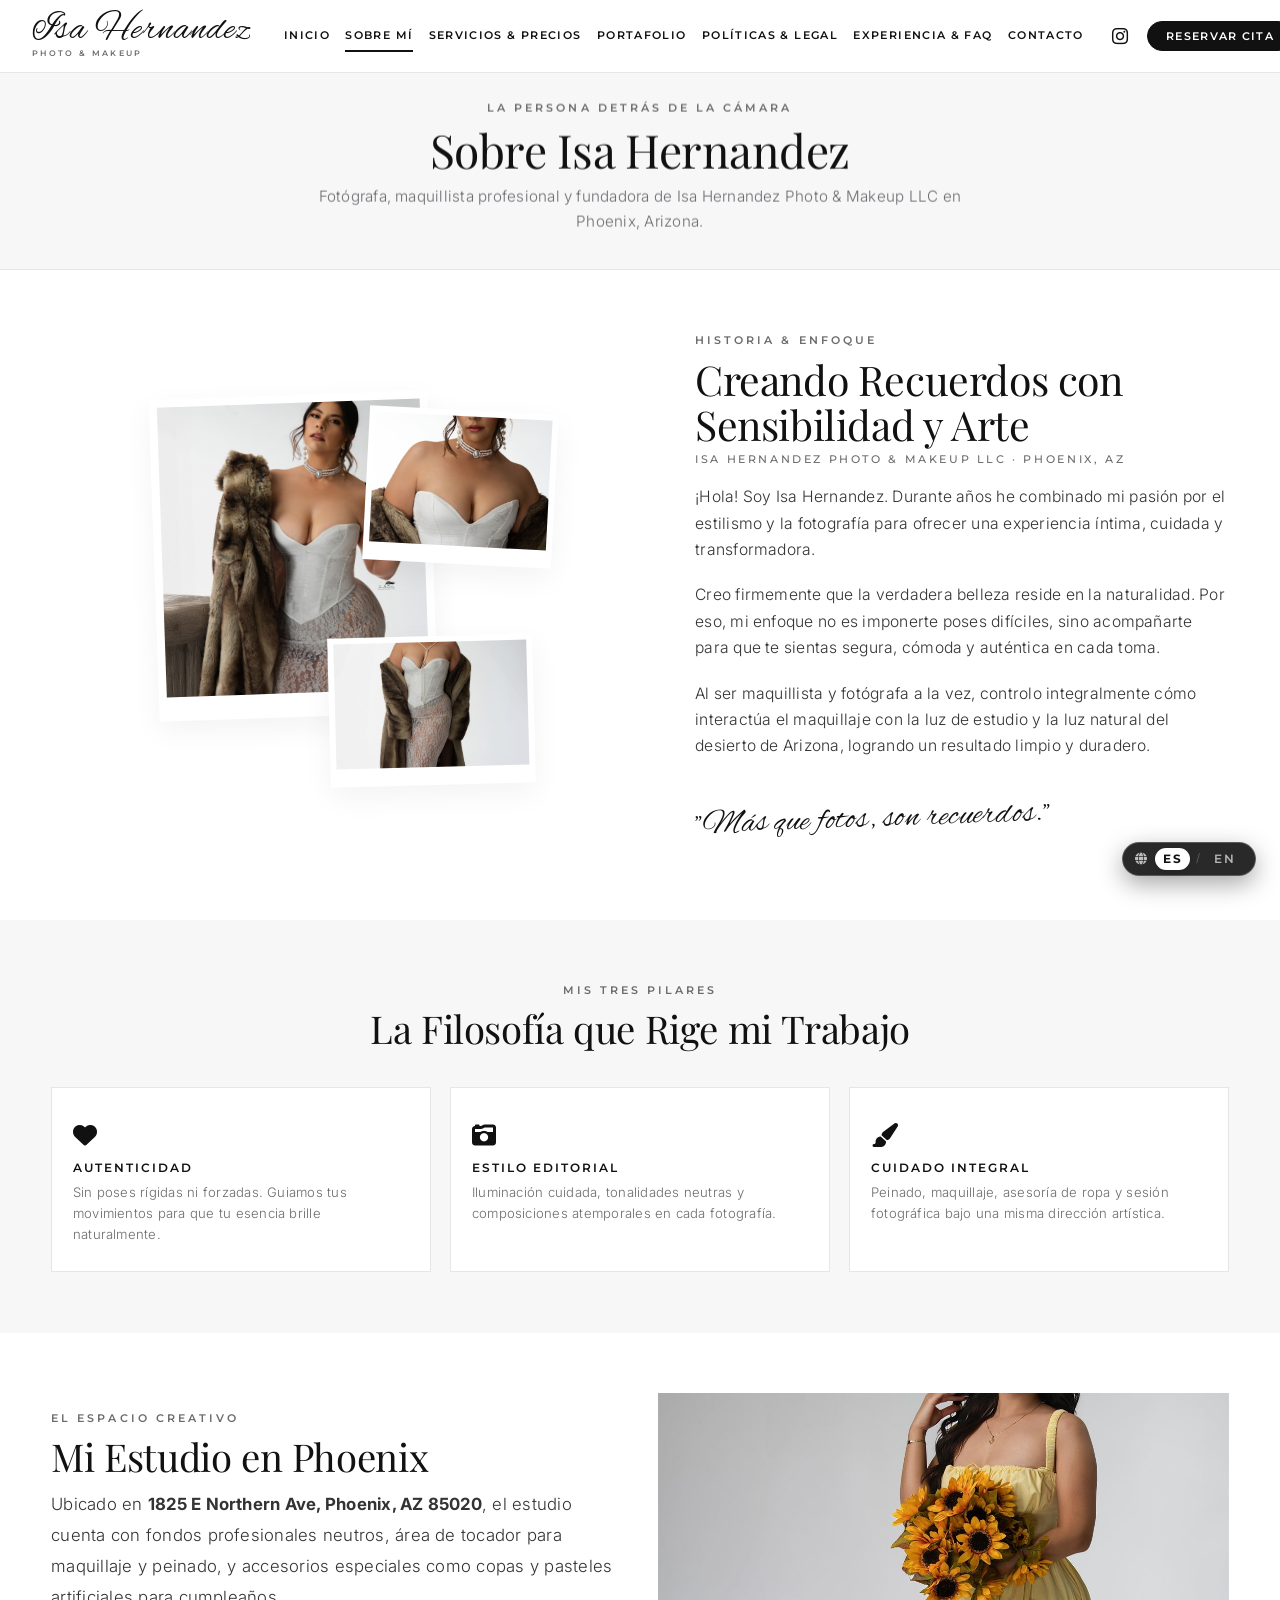
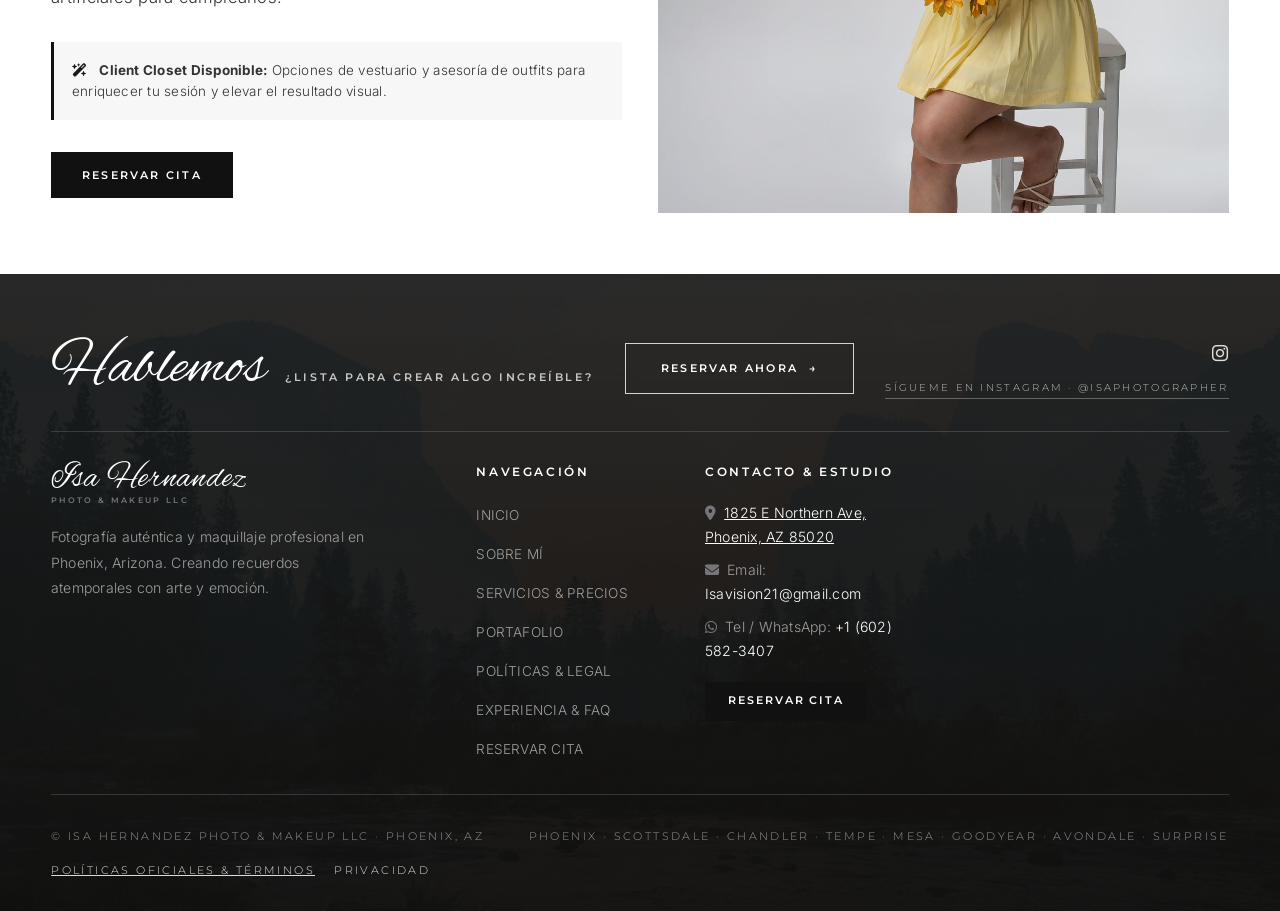
==== commit a772f89c: "Add files via upload" ====
--- a/about.html
+++ b/about.html
@@ -114,7 +114,7 @@
         <div class="intro-bio-content reveal-right">
           <span class="section-kicker" data-i18n="about_story_kicker">HISTORIA & ENFOQUE</span>
           <h2 class="intro-author-name" data-i18n="about_story_title">Creando Recuerdos con Sensibilidad y Arte</h2>
-          <span class="intro-author-sub">Isa Hernandez Photo & Makeup LLC · PHOENIX, AZ</span>
+          <span class="intro-author-sub" data-i18n="about_story_sub">Isa Hernandez Photo & Makeup LLC · PHOENIX, AZ</span>
           <p class="intro-bio-text" data-i18n="about_story_p1">
             ¡Hola! Soy Isa Hernandez. Durante años he combinado mi pasión por el estilismo y la fotografía para ofrecer una experiencia íntima, cuidada y transformadora.
           </p>
@@ -125,7 +125,7 @@
             Al ser maquillista y fotógrafa a la vez, controlo integralmente cómo interactúa el maquillaje con la luz de estudio y la luz natural del desierto de Arizona, logrando un resultado limpio y duradero.
           </p>
           <div>
-            <span class="script-signature">"Más que fotos, son recuerdos."</span>
+            <span class="script-signature" data-i18n="about_story_quote">"Más que fotos, son recuerdos."</span>
           </div>
         </div>
       </div>
@@ -173,12 +173,12 @@
     <div class="container">
       <div class="photo-makeup-split">
         <div class="reveal-left">
-          <span class="section-kicker">EL ESPACIO CREATIVO</span>
-          <h2 class="section-title" style="text-align: left;">Mi Estudio en Phoenix</h2>
-          <p style="color: var(--text-body); font-size: 1.05rem; line-height: 1.85; margin-bottom: 1.5rem;">
+          <span class="section-kicker" data-i18n="about_studio_kicker">EL ESPACIO CREATIVO</span>
+          <h2 class="section-title" style="text-align: left;" data-i18n="about_studio_title">Mi Estudio en Phoenix</h2>
+          <p style="color: var(--text-body); font-size: 1.05rem; line-height: 1.85; margin-bottom: 1.5rem;" data-i18n="about_studio_desc">
             Ubicado en <strong>1825 E Northern Ave, Phoenix, AZ 85020</strong>, el estudio cuenta con fondos profesionales neutros, área de tocador para maquillaje y peinado, y accesorios especiales como copas y pasteles artificiales para cumpleaños.
           </p>
-          <div class="pricing-notice-box" style="margin-bottom: 2rem;">
+          <div class="pricing-notice-box" style="margin-bottom: 2rem;" data-i18n="about_studio_closet">
             <i class="fa-solid fa-wand-magic-sparkles" style="color: var(--accent-terracotta); margin-right: 0.5rem;"></i>
             <strong>Client Closet Disponible:</strong> Opciones de vestuario y asesoría de outfits para enriquecer tu sesión y elevar el resultado visual.
           </div>
@@ -233,13 +233,13 @@
             <span class="brand-name" style="font-size: 2.1rem; color: #FFFFFF; line-height: 0.9;">Isa Hernandez</span>
             <span class="brand-sub" style="color: var(--accent-sand);">PHOTO &amp; MAKEUP LLC</span>
           </a>
-          <p style="font-size: 0.88rem; color: var(--text-light-muted); max-width: 320px; line-height: 1.8;">
+          <p style="font-size: 0.88rem; color: var(--text-light-muted); max-width: 320px; line-height: 1.8;" data-i18n="footer_desc">
             Fotografía auténtica y maquillaje profesional en Phoenix, Arizona. Creando recuerdos atemporales con arte y emoción.
           </p>
         </div>
 
         <div class="footer-col">
-          <h4>Navegación</h4>
+          <h4 data-i18n="footer_nav_heading">Navegación</h4>
           <ul class="footer-links">
             <li><a href="index.html" data-i18n="nav_home">Inicio</a></li>
             <li><a href="about.html" data-i18n="nav_about">Sobre Isa</a></li>
@@ -252,7 +252,7 @@
         </div>
 
         <div class="footer-col">
-          <h4>Contacto & Estudio</h4>
+          <h4 data-i18n="footer_contact_heading">Contacto & Estudio</h4>
           <p style="font-size: 0.88rem; color: var(--text-light-muted); margin-bottom: 0.6rem;">
             <a href="https://maps.google.com/?q=1825+E+Northern+Ave,+Phoenix,+AZ+85020" target="_blank" rel="noopener" style="color: #FFFFFF; text-decoration: underline;">
               <i class="fa-solid fa-location-dot" style="margin-right: 0.5rem; color: var(--accent-sand);"></i>1825 E Northern Ave, Phoenix, AZ 85020
@@ -270,10 +270,10 @@
 
       <div class="footer-bottom-bar">
         <span data-i18n="footer_copyright">© Isa Hernandez · Photo & Make Up · Phoenix, AZ</span>
-        <span>Phoenix · Scottsdale · Chandler · Tempe · Mesa · Goodyear · Avondale · Surprise</span>
+        <span data-i18n="footer_coverage_cities">Phoenix · Scottsdale · Chandler · Tempe · Mesa · Goodyear · Avondale · Surprise</span>
         <div style="display: flex; gap: 1.2rem;">
-          <a href="policies.html" style="color: rgba(255,255,255,0.85); text-decoration: underline;">Políticas Oficiales & Términos</a>
-          <a href="policies.html#datos" style="color: rgba(255,255,255,0.85);">Privacidad</a>
+          <a href="policies.html" style="color: rgba(255,255,255,0.85); text-decoration: underline;" data-i18n="footer_terms_link">Políticas Oficiales & Términos</a>
+          <a href="policies.html#datos" style="color: rgba(255,255,255,0.85);" data-i18n="footer_privacy_link">Privacidad</a>
         </div>
       </div>
     </div>
